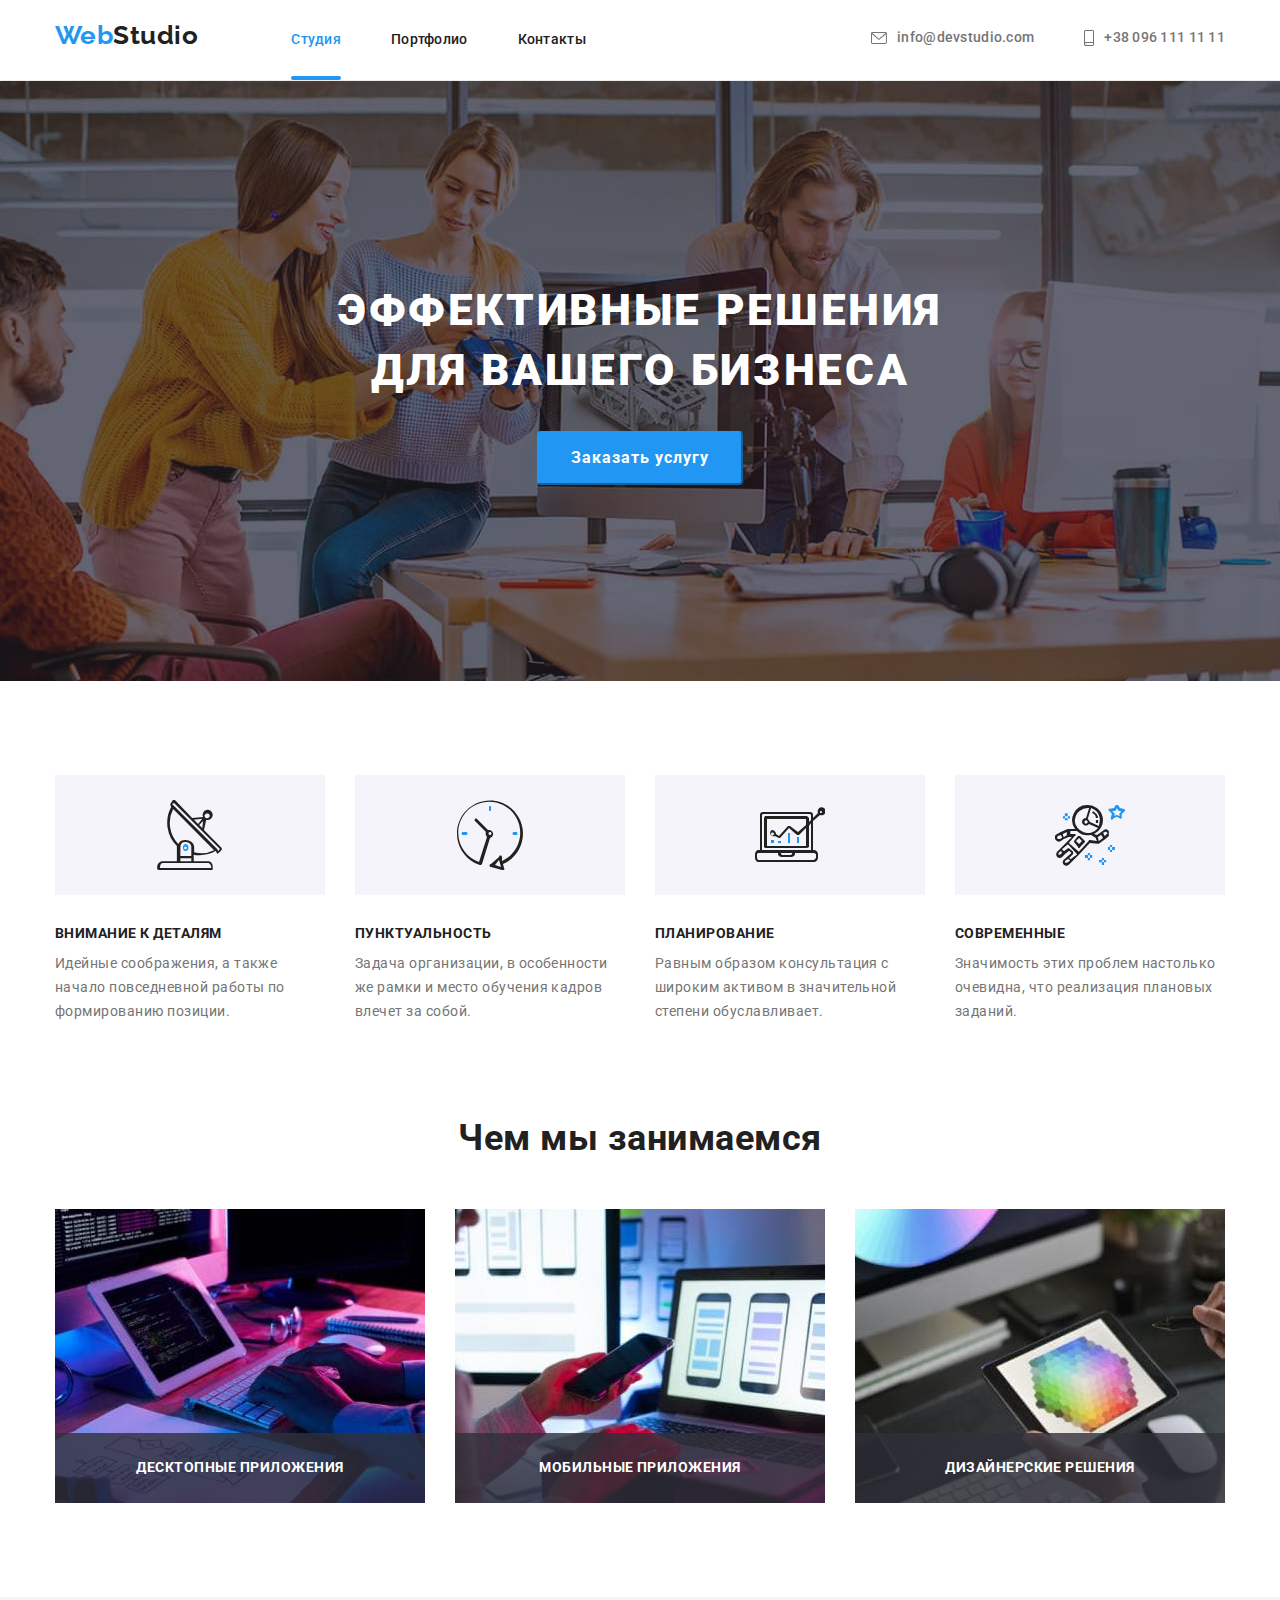
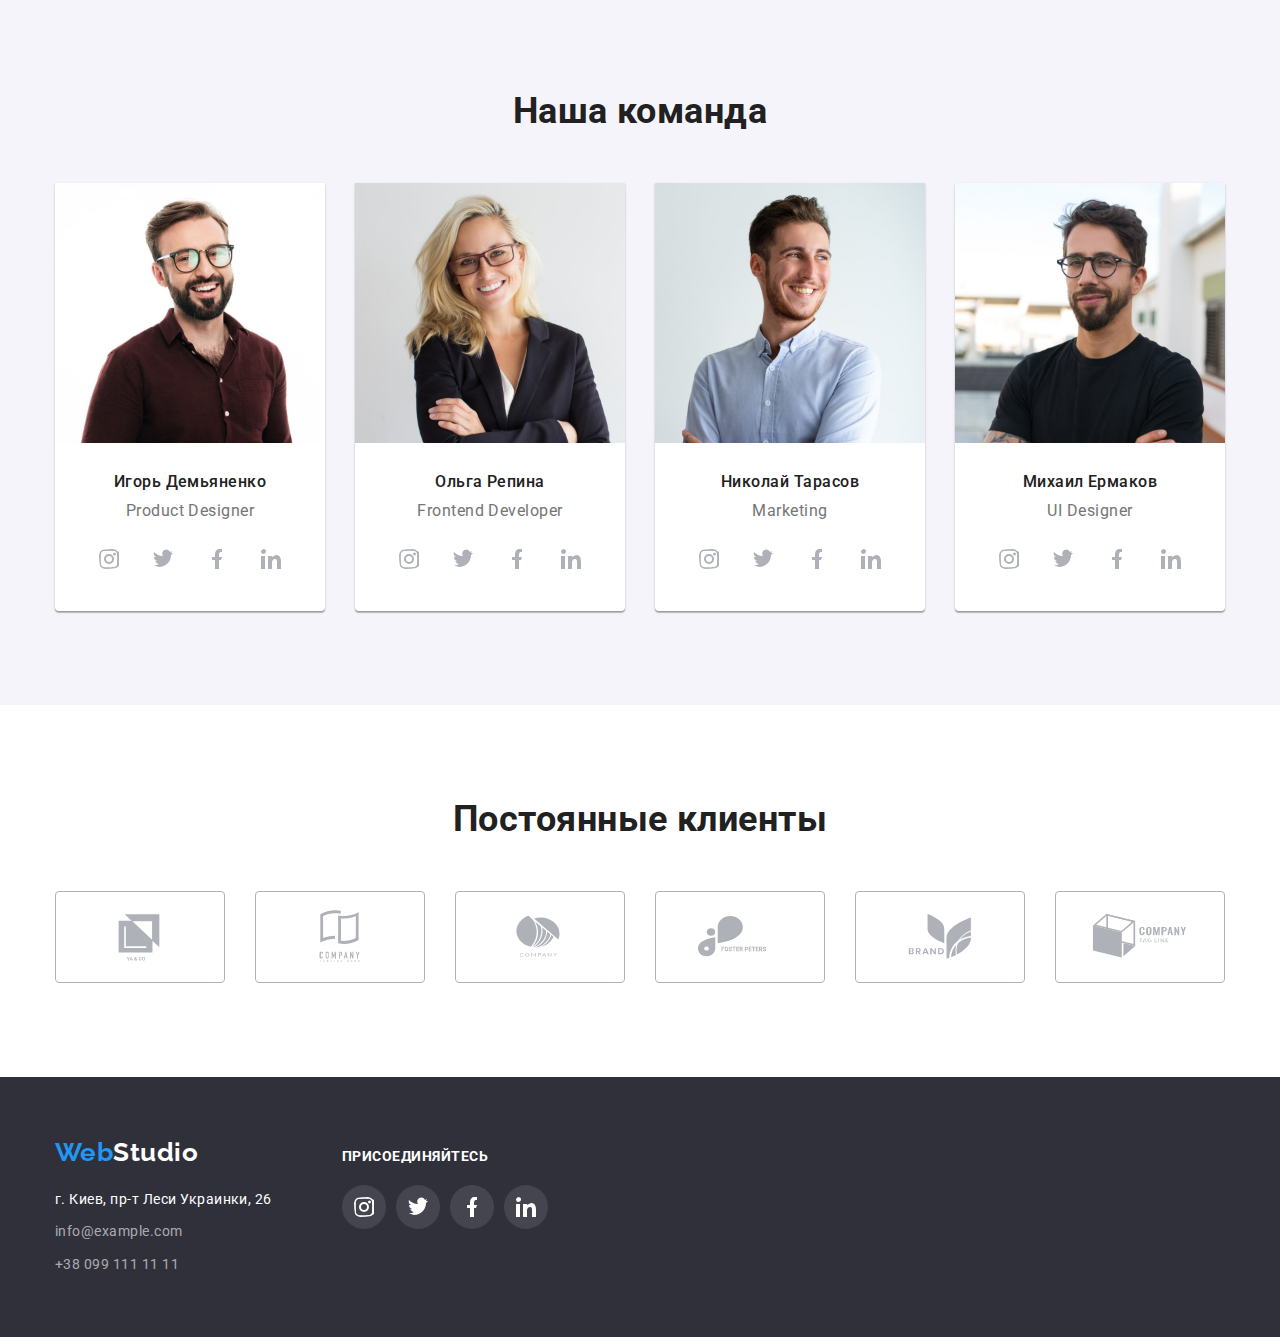
==== index.html @ a10d7347 "start" ====
<!DOCTYPE html>
<html lang="ru">
  <head>
    <meta charset="UTF-8" />
    <meta http-equiv="X-UA-Compatible" content="IE=edge" />
    <meta name="viewport" content="width=device-width, initial-scale=1.0" />
    <title>Document</title>
    <link
      href="https://fonts.googleapis.com/css2?family=Raleway:wght@700&family=Roboto:wght@400;500;700;900&display=swap"
      rel="stylesheet"
    />
    <link
      rel="stylesheet"
      href="https://cdnjs.cloudflare.com/ajax/libs/modern-normalize/1.1.0/modern-normalize.min.css"
    />
    <link rel="stylesheet" href="./css/styles.css" />
  </head>
  <body>
    <header class="page-header">
      <div class="container box">
        <nav class="box">
          <a class="header-logo" href=""><span class="logo-blue">Web</span>Studio</a>
          <ul class="header-nav-list box">
            <li class="header-nav-list-item">
              <a href="./index.html" class="nav-link-current">Студия</a>
            </li>
            <li class="header-nav-list-item">
              <a href="./portfolio.html" class="nav-link">Портфолио</a>
            </li>
            <li class="header-nav-list-item"><a href="" class="nav-link">Контакты</a></li>
          </ul>
        </nav>
        <ul class="header-list">
          <li class="header-list-item">
            <a class="header-contact" href="mailto:info@devstudio.com">
              <svg class="header-contact-envelope">
                <use class="" href="./images/symbol-defs.svg#icon-envelope"></use></svg
              >info@devstudio.com</a
            >
          </li>
          <li class="header-list-item">
            <a class="header-contact" href="tel:+380961111111">
              <svg class="header-contact-smartphone">
                <use class="" href="./images/symbol-defs.svg#icon-smartphone"></use></svg
              >+38 096 111 11 11</a
            >
          </li>
        </ul>
      </div>
    </header>
    <main>
      <section class="hero">
        <div class="container">
          <h1 class="hero-title">Эффективные решения для вашего бизнеса</h1>
          <button data-modal-open type="button" class="button-studio">Заказать услугу</button>
        </div>
      </section>
      <!--Перша секція лозунги-->
      <section class="section features-section">
        <div class="container">
          <ul class="features-list">
            <li class="features-list-item">
              <div class="features-svg-item">
                <svg class="features-svg-icon">
                  <use class="" href="./images/symbol-defs.svg#icon-antenna"></use>
                </svg>
              </div>
              <h3 class="features-title">Внимание к деталям</h3>
              <p class="features-text">
                Идейные соображения, а также начало повседневной работы по формированию позиции.
              </p>
            </li>
            <li class="features-list-item">
              <div class="features-svg-item">
                <svg class="features-svg-icon">
                  <use class="" href="./images/symbol-defs.svg#icon-clock"></use>
                </svg>
              </div>
              <h3 class="features-title">Пунктуальность</h3>
              <p class="features-text">
                Задача организации, в особенности же рамки и место обучения кадров влечет за собой.
              </p>
            </li>
            <li class="features-list-item">
              <div class="features-svg-item">
                <svg class="features-svg-icon">
                  <use class="" href="./images/symbol-defs.svg#icon-diagram"></use>
                </svg>
              </div>
              <h3 class="features-title">Планирование</h3>
              <p class="features-text">
                Равным образом консультация с широким активом в значительной степени обуславливает.
              </p>
            </li>
            <li class="features-list-item">
              <div class="features-svg-item">
                <svg class="features-svg-icon">
                  <use class="" href="./images/symbol-defs.svg#icon-astronaut"></use>
                </svg>
              </div>
              <h3 class="features-title">Современные</h3>
              <p class="features-text">
                Значимость этих проблем настолько очевидна, что реализация плановых заданий.
              </p>
            </li>
          </ul>
        </div>
      </section>
      <!-- Друга секція Робота -->
      <section class="section">
        <div class="container">
          <h2 class="work-title">Чем мы занимаемся</h2>
          <ul class="work-list">
            <li class="work-list-item">
              <div class="work-list-img">
                <p class="work-list-text">Десктопные приложения</p>
                <img src="./images/activity/box1.jpg" alt="activity1" />
              </div>
            </li>
            <li class="work-list-item">
              <div class="work-list-img">
                <p class="work-list-text">Мобильные приложения</p>
                <img src="./images/activity/box2.jpg" alt="activity2" />
              </div>
            </li>
            <li class="work-list-item">
              <div class="work-list-img">
                <p class="work-list-text">Дизайнерские решения</p>
                <img src="./images/activity/box3.jpg" alt="activity3" />
              </div>
            </li>
          </ul>
        </div>
      </section>
      <!-- Третя секція існуюча команда-->
      <section class="team-section section">
        <div class="container">
          <h2 class="team-title">Наша команда</h2>
          <ul class="team-list">
            <li class="team-member">
              <img src="./images/team/igor.jpg" alt="teammate1" width="270" />
              <div class="team-member-box">
                <h3 class="team-member-name">Игорь Демьяненко</h3>
                <p class="team-position">Product Designer</p>
                <ul class="team-contact-list">
                  <li class="contact-list-item">
                    <a class="contact-link" href="">
                      <svg width="20" height="20">
                        <use class="" href="./images/symbol-defs.svg#icon-instagram"></use>
                      </svg>
                    </a>
                  </li>
                  <li class="contact-list-item">
                    <a class="contact-link" href="">
                      <svg width="20" height="20">
                        <use class="" href="./images/symbol-defs.svg#icon-twitter"></use>
                      </svg>
                    </a>
                  </li>
                  <li class="contact-list-item">
                    <a class="contact-link" href="">
                      <svg width="20" height="20">
                        <use class="" href="./images/symbol-defs.svg#icon-facebook"></use>
                      </svg>
                    </a>
                  </li>
                  <li class="contact-list-item">
                    <a class="contact-link" href="">
                      <svg width="20" height="20">
                        <use class="" href="./images/symbol-defs.svg#icon-linkedin"></use>
                      </svg>
                    </a>
                  </li>
                </ul>
              </div>
            </li>
            <li class="team-member">
              <img src="./images/team/olga.jpg" alt="teammate2" width="270" />
              <div class="team-member-box">
                <h3 class="team-member-name">Ольга Репина</h3>
                <p class="team-position">Frontend Developer</p>
                <ul class="team-contact-list">
                  <li class="contact-list-item">
                    <a class="contact-link" href="">
                      <svg width="20" height="20">
                        <use class="" href="./images/symbol-defs.svg#icon-instagram"></use>
                      </svg>
                    </a>
                  </li>
                  <li class="contact-list-item">
                    <a class="contact-link" href="">
                      <svg width="20" height="20">
                        <use class="" href="./images/symbol-defs.svg#icon-twitter"></use>
                      </svg>
                    </a>
                  </li>
                  <li class="contact-list-item">
                    <a class="contact-link" href="">
                      <svg width="20" height="20">
                        <use class="" href="./images/symbol-defs.svg#icon-facebook"></use>
                      </svg>
                    </a>
                  </li>
                  <li class="contact-list-item">
                    <a class="contact-link" href="">
                      <svg width="20" height="20">
                        <use class="" href="./images/symbol-defs.svg#icon-linkedin"></use>
                      </svg>
                    </a>
                  </li>
                </ul>
              </div>
            </li>
            <li class="team-member">
              <img src="./images/team/nikolay.jpg" alt="teammate3" width="270" />
              <div class="team-member-box">
                <h3 class="team-member-name">Николай Тарасов</h3>
                <p class="team-position">Marketing</p>
                <ul class="team-contact-list">
                  <li class="contact-list-item">
                    <a class="contact-link" href="">
                      <svg width="20" height="20">
                        <use class="" href="./images/symbol-defs.svg#icon-instagram"></use>
                      </svg>
                    </a>
                  </li>
                  <li class="contact-list-item">
                    <a class="contact-link" href="">
                      <svg width="20" height="20">
                        <use class="" href="./images/symbol-defs.svg#icon-twitter"></use>
                      </svg>
                    </a>
                  </li>
                  <li class="contact-list-item">
                    <a class="contact-link" href="">
                      <svg width="20" height="20">
                        <use class="" href="./images/symbol-defs.svg#icon-facebook"></use>
                      </svg>
                    </a>
                  </li>
                  <li class="contact-list-item">
                    <a class="contact-link" href="">
                      <svg width="20" height="20">
                        <use class="" href="./images/symbol-defs.svg#icon-linkedin"></use>
                      </svg>
                    </a>
                  </li>
                </ul>
              </div>
            </li>
            <li class="team-member">
              <img src="./images/team/mikhail.jpg" alt="teammate4" width="270" />
              <div class="team-member-box">
                <h3 class="team-member-name">Михаил Ермаков</h3>
                <p class="team-position">UI Designer</p>
                <ul class="team-contact-list">
                  <li class="contact-list-item">
                    <a class="contact-link" href="">
                      <svg width="20" height="20">
                        <use class="" href="./images/symbol-defs.svg#icon-instagram"></use>
                      </svg>
                    </a>
                  </li>
                  <li class="contact-list-item">
                    <a class="contact-link" href="">
                      <svg width="20" height="20">
                        <use class="" href="./images/symbol-defs.svg#icon-twitter"></use>
                      </svg>
                    </a>
                  </li>
                  <li class="contact-list-item">
                    <a class="contact-link" href="">
                      <svg width="20" height="20">
                        <use class="" href="./images/symbol-defs.svg#icon-facebook"></use>
                      </svg>
                    </a>
                  </li>
                  <li class="contact-list-item">
                    <a class="contact-link" href="">
                      <svg width="20" height="20">
                        <use class="" href="./images/symbol-defs.svg#icon-linkedin"></use>
                      </svg>
                    </a>
                  </li>
                </ul>
              </div>
            </li>
          </ul>
        </div>
      </section>
      <!-- Клієнти -->
      <section class="section">
        <div class="container">
          <h2 class="clients-title">Постоянные клиенты</h2>
          <ul class="client-list">
            <li class="client-list-item">
              <a class="client-link" href="">
                <svg width="106" height="60" class="client-link-icon">
                  <use class="" href="./images/symbol-defs.svg#icon-logo1"></use>
                </svg>
              </a>
            </li>
            <li class="client-list-item">
              <a class="client-link" href="">
                <svg width="106" height="60">
                  <use class="" href="./images/symbol-defs.svg#icon-logo2"></use>
                </svg>
              </a>
            </li>
            <li class="client-list-item">
              <a class="client-link" href="">
                <svg width="106" height="60">
                  <use class="" href="./images/symbol-defs.svg#icon-logo3"></use>
                </svg>
              </a>
            </li>
            <li class="client-list-item">
              <a class="client-link" href="">
                <svg width="106" height="60">
                  <use class="" href="./images/symbol-defs.svg#icon-logo4"></use>
                </svg>
              </a>
            </li>
            <li class="client-list-item">
              <a class="client-link" href="">
                <svg width="106" height="60">
                  <use class="" href="./images/symbol-defs.svg#icon-logo5"></use>
                </svg>
              </a>
            </li>
            <li class="client-list-item">
              <a class="client-link" href="">
                <svg width="106" height="60">
                  <use class="" href="./images/symbol-defs.svg#icon-logo6"></use>
                </svg>
              </a>
            </li>
          </ul>
        </div>
      </section>
    </main>
    <footer class="footer">
      <div class="container box">
        <div>
          <a class="footer-logo" href=""><span class="logo-blue">Web</span>Studio</a>
          <address class="footer-adress">
            <p>г. Киев, пр-т Леси Украинки, 26</p>
            <ul class="footer-list">
              <li class="footer-list-item">
                <a href="mailto:info@example.com" class="footer-adress-contact">info@example.com</a>
              </li>
              <li class="footer-list-item">
                <a href="tel:+380991111111" class="footer-adress-contact">+38 099 111 11 11</a>
              </li>
            </ul>
          </address>
        </div>
        <div class="footer-join-box">
          <p class="footer-join-text">Присоединяйтесь</p>
          <ul class="join-list">
            <li class="join-list-item">
              <a class="join-link" href="">
                <svg width="20" height="20">
                  <use class="" href="./images/symbol-defs.svg#icon-instagram"></use>
                </svg>
              </a>
            </li>
            <li class="join-list-item">
              <a class="join-link" href="">
                <svg width="20" height="20">
                  <use class="" href="./images/symbol-defs.svg#icon-twitter"></use>
                </svg>
              </a>
            </li>
            <li class="join-list-item">
              <a class="join-link" href="">
                <svg width="20" height="20">
                  <use class="" href="./images/symbol-defs.svg#icon-facebook"></use>
                </svg>
              </a>
            </li>
            <li class="join-list-item">
              <a class="join-link" href="">
                <svg width="20" height="20">
                  <use class="" href="./images/symbol-defs.svg#icon-linkedin"></use>
                </svg>
              </a>
            </li>
          </ul>
        </div>
      </div>
    </footer>
    <div class="backdrop is-hidden" data-modal>
      <div class="modal">
        <button class="modal-close-button" data-modal-close>
          <svg width="11" height="11">
            <use href="./images/symbol-defs.svg#icon-cross"></use>
          </svg>
        </button>
      </div>
    </div>
    <script src="./js/modal.js"></script>
  </body>
</html>
---- css/styles.css ----
:root{
    --primary-text-color: #212121;
    --secondary-text-color: #757575;
    --accent-color: #2196F3;
    --negative-color: #fff;
    --dark-background: #2F303A;
    --footer-opacity: rgba(255, 255, 255, 0.6);
    --light-background: #f5f4fa;
    --svg-icon: #AFB1B8;
}

/* global */

h1,
h2,
h3,
p{
    margin: 0;
}

ul,
li {
    margin: 0;
    padding: 0;
    list-style: none;
}

button {
    cursor: pointer;
}

img{
    display: block;
    max-width: 100%;
    height: auto;
}

body {
    font-family: Roboto, sans-serif;
    letter-spacing: 0.03em;
      
    background-color: var(--negative-color);
    color: var(--primary-text-color);
}

.container{
    margin: 0 auto;
    width: 1200px;
    padding: 0 15px;
}

.box{
    display: flex;
    align-items: baseline;
}

.section{
    padding-top: 94px;
    padding-bottom: 94px;
}

/* header */

.page-header{
    border-bottom: 1px solid #ececec;
}

.header-list {
    display: flex;
}

.header-logo{
    display: flex;
    align-items: center;
}

.header-logo,
.footer-logo {
    font-family: 'Raleway';
    font-weight: 700;
    font-size: 26px;
    line-height: 1.19;
    color: var(--primary-text-color);
    text-decoration: none;    
}

.logo-blue {
    color: var(--accent-color);
}

.header-nav-list {
    margin-left: 93px;
}

.nav-link,
.nav-link-current {
    display: block;
    padding-top: 32px;
    padding-bottom: 32px;

    font-weight: 500;
    font-size: 14px;
    line-height: 1.14;
    letter-spacing: 0.02em;
    color: var(--primary-text-color);
    text-decoration: none;

    transition-property: color;
    transition-duration: 250ms;
    transition-timing-function: cubic-bezier(0.4, 0, 0.2, 1);
}

.nav-link-current{
    position: relative;
    
}

.nav-link-current::after{
    position: absolute;
    bottom: 0;
    left: 0;
    content: "";
    width: 100%;
    background-color: currentColor;
    border: 2px solid currentColor;
    border-radius: 4px;
}

.header-list{   
    margin-left: auto;
}

.header-list-item{
    display: flex;
}

.header-list-item:not(:first-child),
.header-nav-list-item:not(:first-child){
    margin-left: 50px;
}

.header-contact {
    display: flex;
    align-items: center;

    font-weight: 500;
    font-size: 14px;
    line-height: 1.14;
    letter-spacing: 0.02em;
    color: var(--secondary-text-color);
    text-decoration: none;
    transition-property: color;
    transition-duration: 250ms;
    transition-timing-function: cubic-bezier(0.4, 0, 0.2, 1);
}

.header-contact-envelope{
    margin-right: 10px;
    fill: currentColor;
    width: 16px;
    height: 12px;
}

.header-contact-smartphone{
    margin-right: 10px;
    fill: currentColor;
    width: 10px;
    height: 16px;
}

.nav-link:hover, 
.nav-link:focus,
.header-contact:hover,
.header-contact:focus,
.header-list-item:hover,
.nav-link-current{
    color: var(--accent-color);
}

/*hero*/

.hero{
    max-width: 1600px;
    height: 600px;
    margin-left: auto;
    margin-right: auto;
    background-image: linear-gradient(to right, rgba(47, 48, 58, 0.4),
                                                rgba(47, 48, 58, 0.4)),
                                url(../images/hero/background-hero.jpg);
    background-size: cover;
    background-position: center;
    padding-top: 200px;
    padding-bottom: 200px;
    text-align: center;

    background-color: var(--dark-background);
}

.hero-title{
    margin: auto;
    max-width: 696px;

    font-weight: 900;
    font-size: 44px;
    line-height: 1.36;
    letter-spacing: 0.06em;
    text-transform: uppercase;
    color: var(--negative-color)
}

.button-studio{
    padding: 10px 32px;
    margin-top: 30px;
    border-radius: 4px;
    border-color: var(--accent-color);

    font-weight: 700;
    font-size: 16px;
    line-height: 1.87;
    letter-spacing: 0.06em;
    color: var(--negative-color);
    background-color: var(--accent-color);
    transition-property: background-color, border-color;
    transition-duration: 250ms;
    transition-timing-function: cubic-bezier(0.4, 0, 0.2, 1);
}

.button-studio:hover,
.button-studio:focus{
    background-color: #188CE8;
    border-color: #188CE8;
}

/* section лозунги */

.features-section{
    padding-bottom: 0;
}

.features-list{
    display: flex;
}

.features-list-item{
    max-width: 270px;
}

.features-svg-item {
    display: flex;
    align-items: center;
    justify-content: center;
    width: 270px;
    height: 120px;

    background-color: var(--light-background);
}

.features-svg-icon {
    width: 70px;
    height: 70px;
}

.features-title{
    margin-top: 30px;
}

.features-list-item:not(:first-child),
.features-svg-item:not(:first-child){
    margin-left: 30px;
}

.features-title{
    font-weight: 700;
    font-size: 14px;
    line-height: 1.2;
    text-transform: uppercase;
}

.features-text{
    margin-top: 10px;
    
    font-size: 14px;
    line-height: 1.71;
    color: var(--secondary-text-color);
}

/* section зайняття */

.work-list{
    display: flex;
}

.work-list,
.team-list{
    margin-top: 50px;
}

.work-title,
.team-title,
.clients-title{
    text-align: center;

    font-weight: 700;
    font-size: 36px;
    line-height: 1.16;
}

.work-list-item:not(:first-child){
    margin-left: 30px;
}

.work-list-img{
    position: relative;
    display: flex;
}

.work-list-text{
    display: flex;
    justify-content: center;
    align-items: center;
    
    /* padding-top: 27px; */
    /* text-align: center; */
    position: absolute;
    left: 0;
    bottom: 0;
    width: 100%;
    height: 70px;


    font-weight: 700;
    font-size: 14px;
    line-height: 1.14;
    color: var(--negative-color);
    text-transform: uppercase;

    background-color: rgba(47, 48, 58, 0.8);;
}


/* section команда */

.team-section{
    background-color: var(--light-background) ;
}


.team-list{
    display: flex;
}

.team-member{
    width: 270px;
    margin-left: 30px;

    box-shadow: 0px 1px 3px rgba(0, 0, 0, 0.12),
                0px 1px 1px rgba(0, 0, 0, 0.14),
                0px 2px 1px rgba(0, 0, 0, 0.2);
    border-radius: 0px 0px 4px 4px;
    background-color: var(--negative-color);
}

.team-member:nth-child(4n+1){
    margin-left: 0px;
}

.team-member-box{
    text-align: center;
    padding-top: 30px;
    padding-bottom: 30px;
}

.team-member-name{
    font-weight: 500;
    font-size: 16px;
    line-height: 1.18;
}

.team-position{
    margin-top: 10px;

    font-size: 16px;
    line-height: 1.18;
    color: var(--secondary-text-color);
}

.team-contact-list{
    display: flex;
    justify-content: center;
    margin-top: 16px;
}

.contact-list-item:not(:first-child){
    margin-left: 10px;
}

.contact-link {
    display: flex;
    justify-content: center;
    align-items: center;
    width: 44px;
    height: 44px;
    border-radius: 50%;
    fill: var(--svg-icon);
    transition-property: background, fill;
    transition-duration: 250ms;
    transition-timing-function: cubic-bezier(0.4, 0, 0.2, 1);
}


.contact-link svg{
    color: currentColor;
}

.contact-link:hover,
.contact-link:focus{
    fill: var(--negative-color);
    background: var(--accent-color);
}

/* clients */

.client-list{
    display: flex;
    margin-top: 50px;
}

.client-list-item{
    width: 170px;
    height: 92px;
}

.client-list-item:not(:first-child){
    margin-left: 30px;
}

.client-link{
    display: flex;
    justify-content: center;
    align-items: center;
    width: 170px;
    height: 92px;
    
    border: 1px solid var(--svg-icon);
    border-radius: 4px;

    color: var(--svg-icon);

    transition-property: border-color, color;
    transition-duration: 250ms;
    transition-timing-function: cubic-bezier(0.4, 0, 0.2, 1);
}

.client-link svg {
    fill: currentColor;
}

.client-link:hover,
.client-link:focus{
    border-color: var(--accent-color);
    color: var(--accent-color);
}

/* portfolio */

.portfolio-buttons-list{
    display: flex;
    justify-content: center;
}

.button-portfolio {
    padding: 6px 22px;
    border: transparent;
    border-radius: 4px;
    
    font-weight: 500;
    font-size: 16px;
    line-height: 1.62;
    color: var(--primary-text-color);
    background-color: var(--light-background);

    transition-property: box-shadow, color, background-color;
    transition-duration: 250ms;
    transition-timing-function: cubic-bezier(0.4, 0, 0.2, 1);
}

.button-portfolio:hover,
.button-portfolio:focus {
    box-shadow: 0px 3px 1px rgba(0, 0, 0, 0.1),
                0px 1px 2px rgba(0, 0, 0, 0.08),
                0px 2px 2px rgba(0, 0, 0, 0.12);
    color: var(--negative-color);
    background-color: var(--accent-color);
}

.portfolio-buttons-item:not(:first-child){
    margin-left: 8px;
}

.portfolio-list{
    display: flex;
    flex-wrap: wrap;
    margin-top: 50px;
}

.portfolio-list-item{
    max-width: 370px;
    margin-left: 30px;
    margin-top: 30px;
}

.portfolio-list-item:nth-child(3n+1){
    margin-left: 0px;
}

.portfolio-list-item:nth-child(-n + 3){
    margin-top: 0px;
}
.portfolio-list-border-box{
    padding: 24px 20px;
    border: 1px solid #EEEEEE;
    border-top: transparent;
}

.portfolio-link {
    display: block;
    text-decoration-line: none;

    transition-property: box-shadow;
    transition-duration: 250ms;
}

.portfolio-link-img {
    position: relative;
    overflow: hidden;
}

.portfolio-link-overlay{
    position: absolute;
    width: 100%;
    height: 101%;
    padding: 63px 24px;

    font-size: 18px;
    line-height: 1.55;
    color: var(--negative-color);
    background-color: rgba(33, 150, 243, 0.9);

    transform: translateY(100%);
    transition-property: transform;
    transition-duration: 250ms;
    transition-timing-function: cubic-bezier(0.4, 0, 0.2, 1);
}

.portfolio-link:hover .portfolio-link-overlay,
.portfolio-link:focus .portfolio-link-overlay{
    transform: translateY(0%);
}

.portfolio-link:hover,
.portfolio-link:focus {
    box-shadow: 0px 1px 1px rgba(0, 0, 0, 0.12),
                0px 4px 4px rgba(0, 0, 0, 0.06),
                1px 4px 6px rgba(0, 0, 0, 0.16);
}

.portfolio-title{
    font-weight: 700;
    font-size: 18px;
    line-height: 2;
    color: var(--primary-text-color);
}

.portfolio-text{
    margin-top: 4px;

    font-size: 16px;
    line-height: 1.87;
    color: var(--secondary-text-color);
}

/* footer */

.footer{
    padding: 60px 0;
    background-color: var(--dark-background);
}

.footer-box{
    align-items: baseline;  
}

.footer-logo{
    display: block;

    color: var(--negative-color);
    text-decoration: none;
}

.footer-adress{
    margin-top: 20px;

    font-size: 14px;
    line-height: 1.71;
    font-style: normal;
    color: var(--negative-color);

}

.footer-list{
    margin-top: 9px;
}

.footer-list-item{
    display: block;
}

.footer-list-item:not(:first-child){
    margin-top: 9px;
}

.footer-adress-contact{
    color: var(--footer-opacity);
    text-decoration: none;
    font-style: normal;

    transition-property: color;
    transition-duration: 250ms;
    transition-timing-function: cubic-bezier(0.4, 0, 0.2, 1);
}

.footer-adress-contact:hover,
.footer-adress-contact:active {
    color: var(--accent-color)
}

.footer-join-box{
    margin-left: 70px;
}

.footer-join-text{
    font-weight: 700;
    font-size: 14px;
    line-height: 1.14;
    text-transform: uppercase;

    color: var(--negative-color);
}

.join-list{
    margin-top: 20px;
    display: flex;
}

.join-list-item:not(:first-child){
    margin-left: 10px;
}

.join-link{
    display: flex;
    justify-content: center;
    align-items: center;
    width: 44px;
    height: 44px;
    border-radius: 50%;

    background-color: rgba(255, 255, 255, 10%);
    transition-property: background-color ;
    transition-duration: 250ms;
    transition-timing-function: cubic-bezier(0.4, 0, 0.2, 1);
}

.join-link:hover,
.join-link:focus{
    background-color: var(--accent-color);
}

.join-link svg{
    fill: var(--negative-color);
}

/* Backdrop */

.backdrop {
    position: fixed;
    top: 0;
    left: 0;
    width: 100%;
    height: 100%;
    background-color: rgba(0, 0, 0, 0.5);

    opacity: 1;
    transition-property: opacity, visibility;
    transition-duration: 250ms;
    transition-timing-function: cubic-bezier(0.4, 0, 0.2, 1);    
}

.backdrop.is-hidden {
    visibility: hidden;
    pointer-events: none;
    opacity: 0;
}

.backdrop.is-hidden .modal{
    transform: translate(-50%, -50%) scale(1.3);
}

.modal {
    position: absolute;
    top: 50%;
    left: 50%;
    transform: translate(-50%, -50%) scale(1);
    min-width: 528px;
    min-height: 581px;

    background-color: var(--negative-color);
    transition: transform 250ms cubic-bezier(0.4, 0, 0.2, 1);
}

.modal-close-button {
    position: absolute;
    right: 8px;
    top: 8px;
    display: flex;
    justify-content: center;
    align-items: center;
    width: 30px;
    height: 30px;

    border-radius: 50%;
    border: 1px solid rgba(0, 0, 0, 0.1);
    background: var(--negative-color);
    transition: box-shadow 250ms cubic-bezier(0.4, 0, 0.2, 1);
}

.modal-close-button:hover {
    fill: var(--accent-color);
}
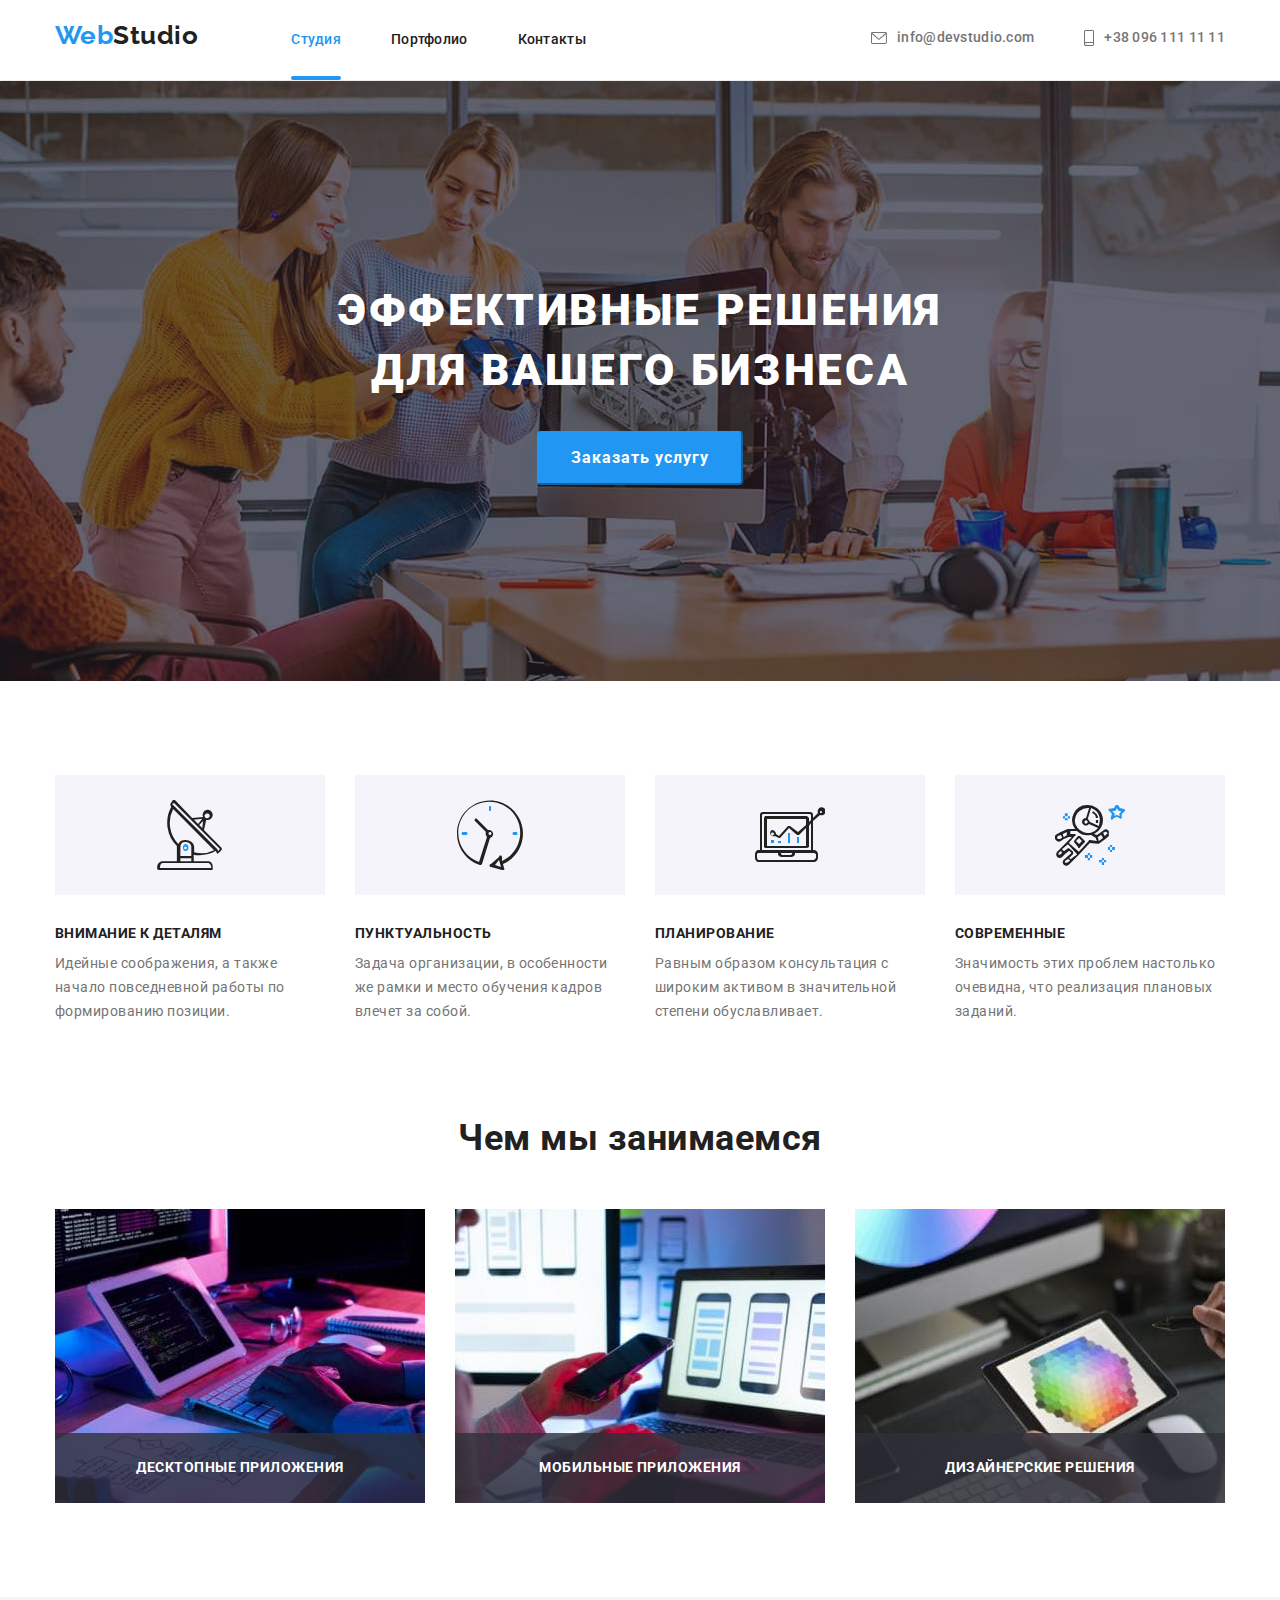
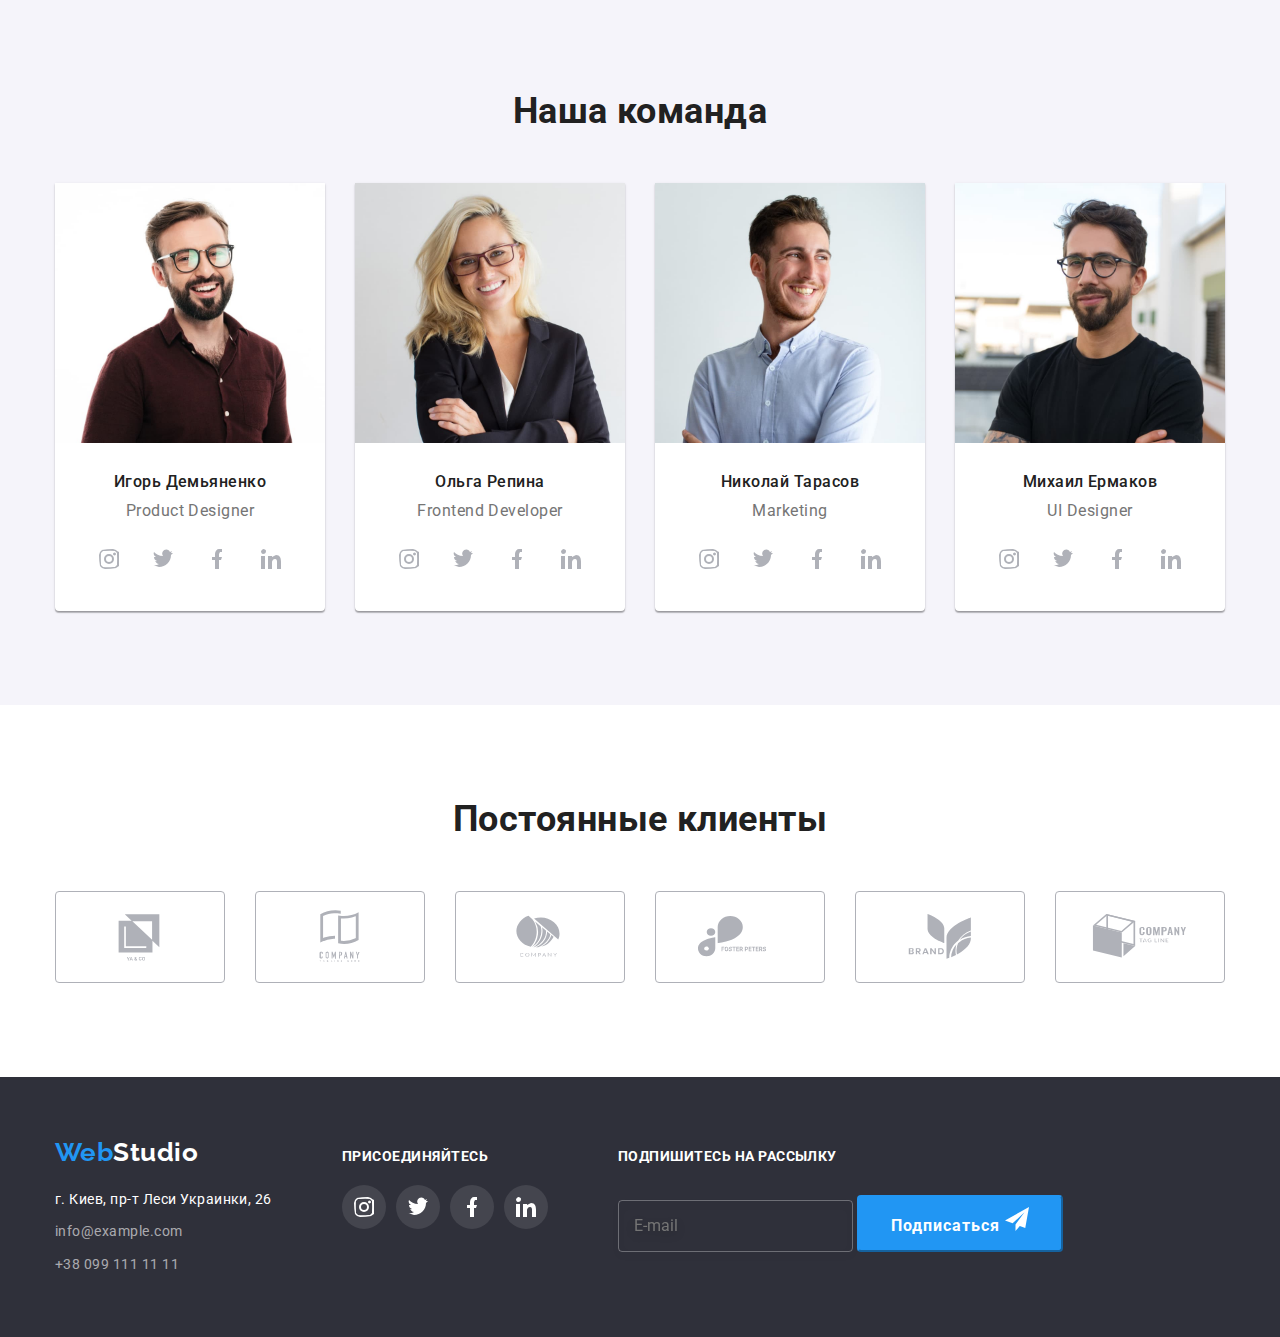
==== commit ab73cb21: "ee" ====
--- a/index.html
+++ b/index.html
@@ -388,10 +388,39 @@
             </li>
           </ul>
         </div>
+        <div class="footer-join-box">
+          <p class="footer-join-text">Подпишитесь на рассылку</p>
+          <div>
+            <input class="input-footer" type="email" name="mail" placeholder="E-mail" />
+            <button class="button-studio" type="submit" id="mail">
+              Подписаться
+              <svg width="24" height="24">
+                <use href="./images/symbol-defs.svg#icon-send"></use>
+              </svg>
+            </button>
+          </div>
+        </div>
       </div>
     </footer>
     <div class="backdrop is-hidden" data-modal>
       <div class="modal">
+        <p>Оставьте свои данные, мы вам перезвоним</p>
+        <form action="">
+          <label for="name">Имя</label>
+          <input type="text" name="name" id="name" />
+          <label for="tel">Телефон</label>
+          <input type="tel" name="tel" id="tel" />
+          <label for="email">Почта</label>
+          <input type="email" name="email" id="email" />
+          <label for="feedback">Комментарий</label>
+          <textarea name="feedback" rows="3" placeholder="Введите текст"></textarea>
+          <input type="chekbox" name="mailing" id="mailing" />
+          <label for="mailing"
+            >Соглашаюсь с рассылкой и принимаю
+            <a href="">Условия договора</a>
+          </label>
+          <button type="submit">Отправить</button>
+        </form>
         <button class="modal-close-button" data-modal-close>
           <svg width="11" height="11">
             <use href="./images/symbol-defs.svg#icon-cross"></use>
--- a/css/styles.css
+++ b/css/styles.css
@@ -149,9 +149,7 @@
     letter-spacing: 0.02em;
     color: var(--secondary-text-color);
     text-decoration: none;
-    transition-property: color;
-    transition-duration: 250ms;
-    transition-timing-function: cubic-bezier(0.4, 0, 0.2, 1);
+    transition: color 250ms cubic-bezier(0.4, 0, 0.2, 1);
 }
 
 .header-contact-envelope{
@@ -209,6 +207,9 @@
 }
 
 .button-studio{
+    /* display: flex; */
+    align-items: center;
+    justify-content: center;
     padding: 10px 32px;
     margin-top: 30px;
     border-radius: 4px;
@@ -547,9 +548,7 @@
     background-color: rgba(33, 150, 243, 0.9);
 
     transform: translateY(100%);
-    transition-property: transform;
-    transition-duration: 250ms;
-    transition-timing-function: cubic-bezier(0.4, 0, 0.2, 1);
+    transition: transform 250ms cubic-bezier(0.4, 0, 0.2, 1);
 }
 
 .portfolio-link:hover .portfolio-link-overlay,
@@ -623,10 +622,7 @@
     color: var(--footer-opacity);
     text-decoration: none;
     font-style: normal;
-
-    transition-property: color;
-    transition-duration: 250ms;
-    transition-timing-function: cubic-bezier(0.4, 0, 0.2, 1);
+    transition: color 250ms cubic-bezier(0.4, 0, 0.2, 1);
 }
 
 .footer-adress-contact:hover,
@@ -665,9 +661,7 @@
     border-radius: 50%;
 
     background-color: rgba(255, 255, 255, 10%);
-    transition-property: background-color ;
-    transition-duration: 250ms;
-    transition-timing-function: cubic-bezier(0.4, 0, 0.2, 1);
+    transition: background-color 250ms cubic-bezier(0.4, 0, 0.2, 1);
 }
 
 .join-link:hover,
@@ -677,6 +671,20 @@
 
 .join-link svg{
     fill: var(--negative-color);
+}
+
+.button-studio svg{
+    fill: currentColor;
+}
+
+.input-footer{
+    color: var(--negative-color);
+    padding: 16px 15px;
+
+    background: none;
+    border: 1px solid rgba(255, 255, 255, 0.3);
+    filter: drop-shadow(0px 4px 4px rgba(0, 0, 0, 0.15));
+    border-radius: 4px;
 }
 
 /* Backdrop */
@@ -712,6 +720,10 @@
     transform: translate(-50%, -50%) scale(1);
     min-width: 528px;
     min-height: 581px;
+    box-shadow: 0px 1px 3px rgba(0, 0, 0, 0.12),
+                0px 1px 1px rgba(0, 0, 0, 0.14),
+                0px 2px 1px rgba(0, 0, 0, 0.2);
+    border-radius: 4px;
 
     background-color: var(--negative-color);
     transition: transform 250ms cubic-bezier(0.4, 0, 0.2, 1);
@@ -733,6 +745,6 @@
     transition: box-shadow 250ms cubic-bezier(0.4, 0, 0.2, 1);
 }
 
-.modal-close-button:hover {
-    fill: var(--accent-color);
+.block{
+    display: block;
 }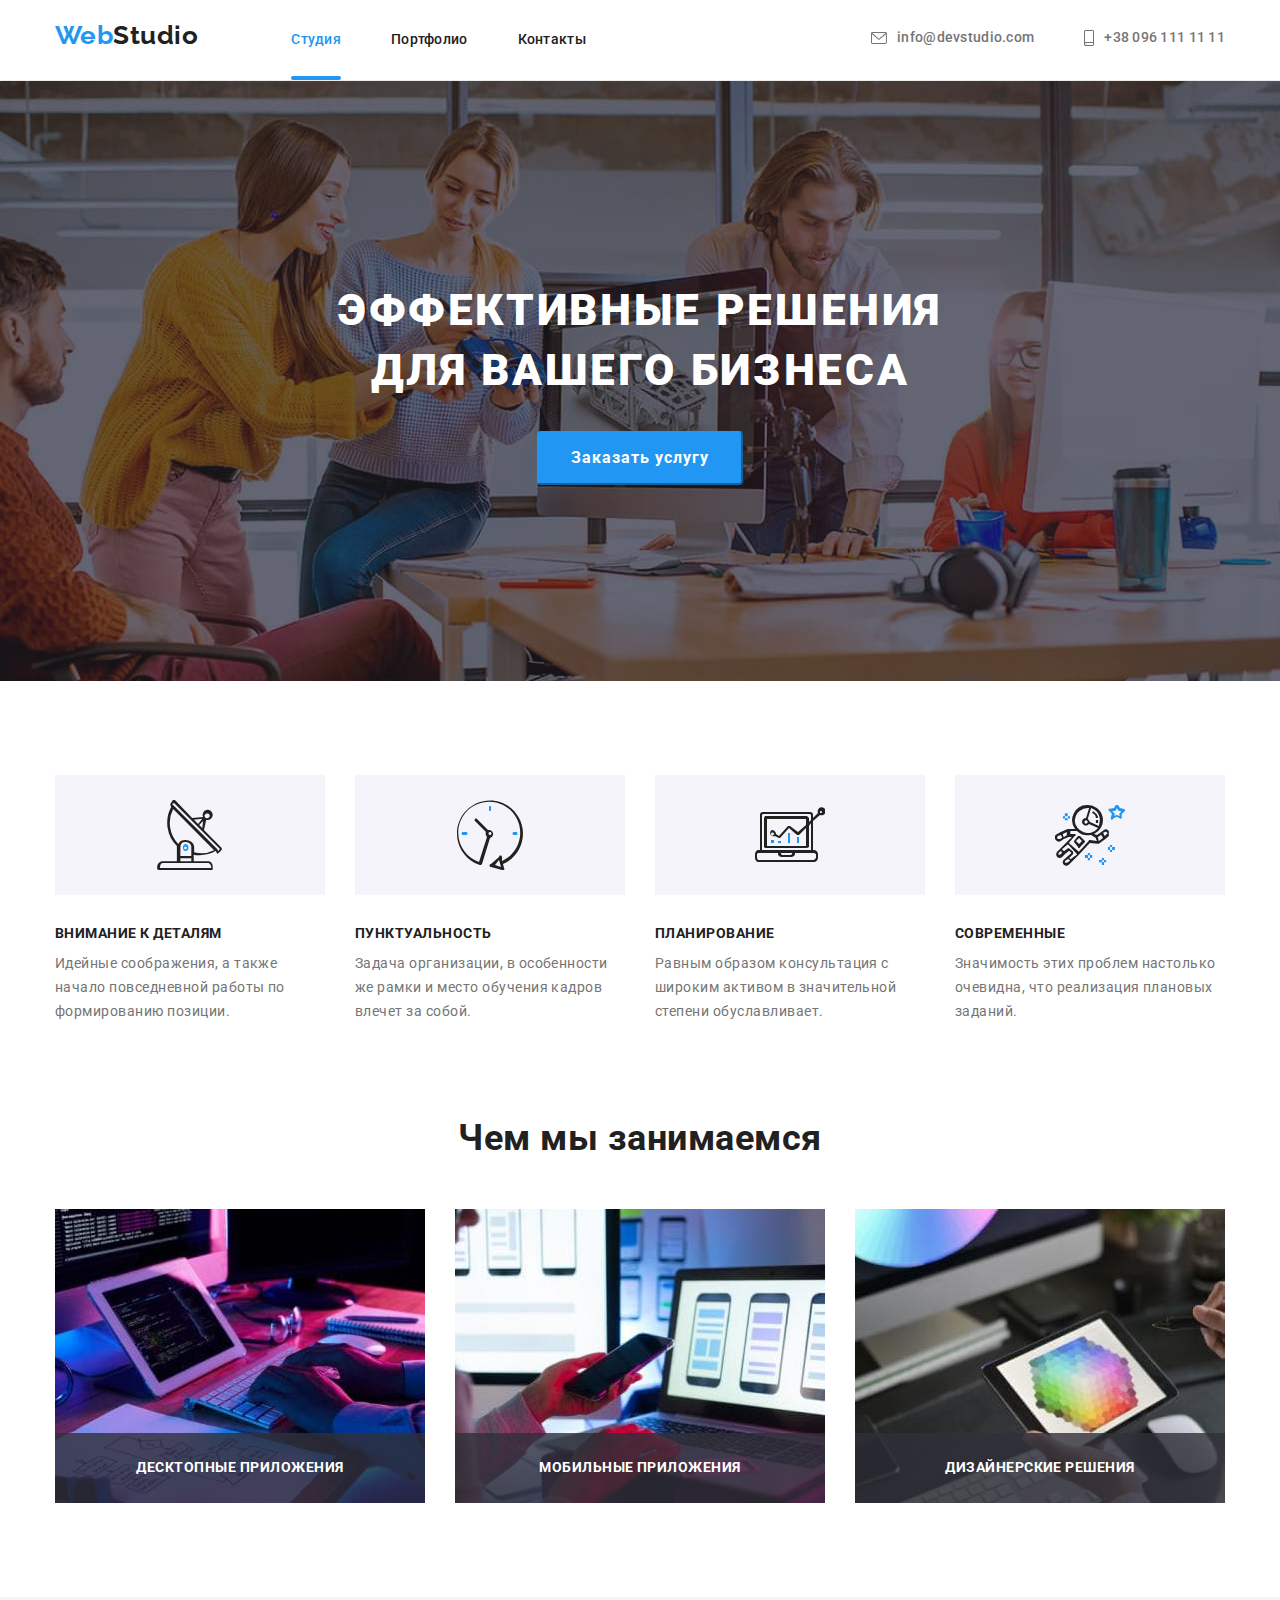
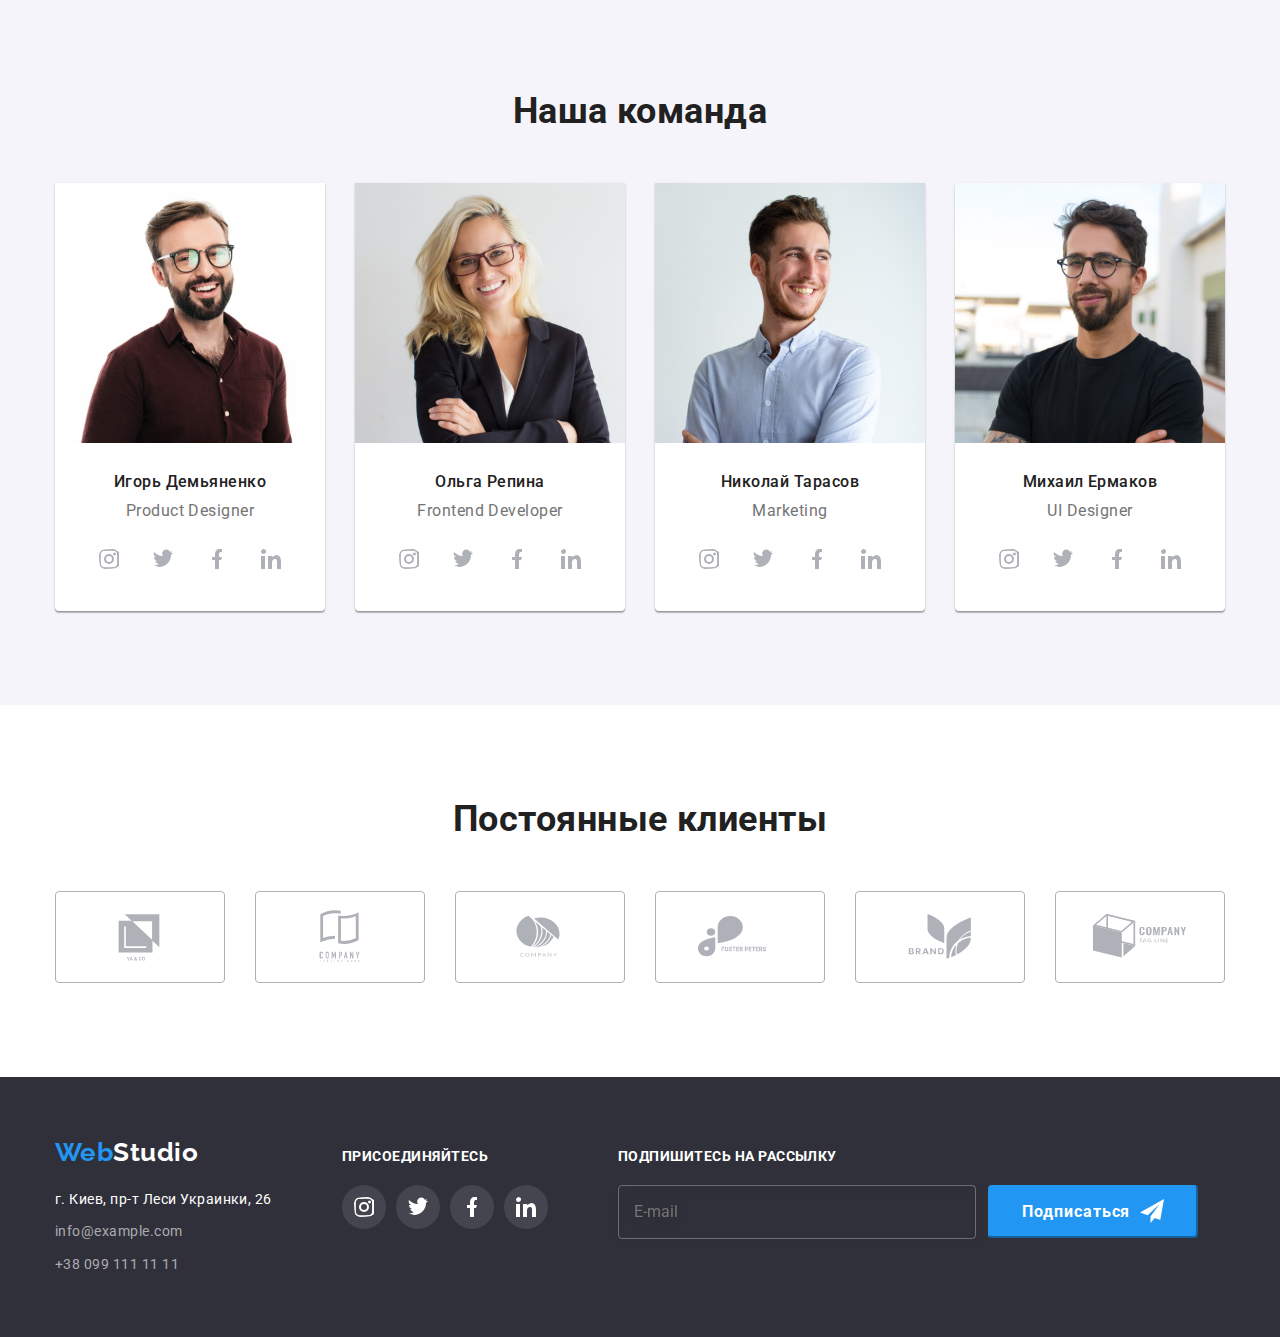
==== commit b86deff3: "push" ====
--- a/index.html
+++ b/index.html
@@ -390,36 +390,57 @@
         </div>
         <div class="footer-join-box">
           <p class="footer-join-text">Подпишитесь на рассылку</p>
-          <div>
+          <form class="box">
             <input class="input-footer" type="email" name="mail" placeholder="E-mail" />
-            <button class="button-studio" type="submit" id="mail">
+            <button class="button-mailing" type="submit" id="mail">
               Подписаться
               <svg width="24" height="24">
                 <use href="./images/symbol-defs.svg#icon-send"></use>
               </svg>
             </button>
-          </div>
+          </form>
         </div>
       </div>
     </footer>
     <div class="backdrop is-hidden" data-modal>
       <div class="modal">
         <p>Оставьте свои данные, мы вам перезвоним</p>
-        <form action="">
-          <label for="name">Имя</label>
-          <input type="text" name="name" id="name" />
-          <label for="tel">Телефон</label>
-          <input type="tel" name="tel" id="tel" />
-          <label for="email">Почта</label>
-          <input type="email" name="email" id="email" />
-          <label for="feedback">Комментарий</label>
-          <textarea name="feedback" rows="3" placeholder="Введите текст"></textarea>
-          <input type="chekbox" name="mailing" id="mailing" />
-          <label for="mailing"
-            >Соглашаюсь с рассылкой и принимаю
-            <a href="">Условия договора</a>
-          </label>
-          <button type="submit">Отправить</button>
+        <form class="modal-form" id="form">
+          <ul>
+            <li class="form-field">
+              <label for="name">Имя</label>
+              <input type="text" name="name" id="name" />
+              <svg width="18" height="18">
+                <use href="./images/symbol-defs.svg#icon-person-black"></use>
+              </svg>
+            </li>
+            <li class="form-field">
+              <label for="tel">Телефон</label>
+              <input type="tel" name="tel" id="tel" />
+              <svg width="18" height="18">
+                <use href="./images/symbol-defs.svg#icon-phone-black"></use>
+              </svg>
+            </li>
+            <li class="form-field">
+              <label for="email">Почта</label>
+              <input type="email" name="email" id="email" />
+              <svg width="18" height="18">
+                <use href="./images/symbol-defs.svg#icon-email-black"></use>
+              </svg>
+            </li>
+            <li class="form-field">
+              <label for="feedback">Комментарий</label>
+              <textarea name="feedback" rows="3" placeholder="Введите текст"></textarea>
+            </li>
+            <li class="form-field">
+              <input type="checkbox" name="policy" id="policy" />
+              <label class="form-policy" for="policy"
+                >Соглашаюсь с рассылкой и принимаю
+                <a href="">Условия договора</a>
+              </label>
+            </li>
+          </ul>
+          <button class="button-studio" type="submit">Отправить</button>
         </form>
         <button class="modal-close-button" data-modal-close>
           <svg width="11" height="11">
--- a/css/styles.css
+++ b/css/styles.css
@@ -207,9 +207,6 @@
 }
 
 .button-studio{
-    /* display: flex; */
-    align-items: center;
-    justify-content: center;
     padding: 10px 32px;
     margin-top: 30px;
     border-radius: 4px;
@@ -673,18 +670,60 @@
     fill: var(--negative-color);
 }
 
-.button-studio svg{
-    fill: currentColor;
+.footer-join-box .box{
+    margin-top: 20px;
 }
 
 .input-footer{
-    color: var(--negative-color);
+    min-width: 358px;
+    color: rgba(255, 255, 255, 0.6);
     padding: 16px 15px;
+    font-size: 16px;
+    line-height: 1.25;
+
 
     background: none;
     border: 1px solid rgba(255, 255, 255, 0.3);
     filter: drop-shadow(0px 4px 4px rgba(0, 0, 0, 0.15));
     border-radius: 4px;
+    transition: border-color 250ms cubic-bezier(0.4, 0, 0.2, 1);
+}
+
+.input-footer:hover,
+.input-footer:focus{
+    border-color: var(--accent-color);
+}
+
+.button-mailing {
+    margin-left: 12px;
+    display: flex;
+    align-items: center;
+    justify-content: center;
+    padding: 10px 32px;
+    border-radius: 4px;
+    border-color: var(--accent-color);
+
+    font-weight: 700;
+    font-size: 16px;
+    line-height: 1.87;
+    letter-spacing: 0.06em;
+    color: var(--negative-color);
+    background-color: var(--accent-color);
+    transition-property: background-color, border-color;
+    transition-duration: 250ms;
+    transition-timing-function: cubic-bezier(0.4, 0, 0.2, 1);
+}
+
+.button-mailing:hover,
+.button-mailing:focus {
+    background-color: #188CE8;
+    border-color: #188CE8;
+}
+
+
+.button-mailing svg {
+    fill: currentColor;
+    margin-left: 10px;
 }
 
 /* Backdrop */
@@ -729,6 +768,98 @@
     transition: transform 250ms cubic-bezier(0.4, 0, 0.2, 1);
 }
 
+.modal p{
+    margin-top: 40px;
+
+    font-weight: 700;
+    font-size: 20px;
+    line-height: 1.15;
+    text-align: center;
+}
+
+.modal-form{
+    width: 448px;
+    margin: auto;
+    margin-top: 12px;
+    text-align: center;
+}
+
+.modal-form button{
+    text-align: center;
+}
+
+.form-field{
+    position: relative;
+    color: var(--secondary-text-color);
+    border-color: rgba(33, 33, 33, 0.2);
+    transition-property: color, border-color;
+    transition-duration: 250ms;
+    transition-timing-function: cubic-bezier(0.4, 0, 0.2, 1);
+}
+
+.form-field:hover,
+.form-field:focus{
+    color: var(--accent-color);
+    border-color: var(--accent-color);
+}
+
+.form-field:not(:last-child){
+    text-align: left;
+    display: flex;
+    flex-direction: column;
+    margin-top: 10px;
+}
+
+.form-field:first-child{
+    margin-top: 12px;
+}
+
+.form-field:last-child{
+    margin-top: 20px;
+}
+
+.form-field label{
+    margin-bottom: 4px;
+    font-size: 12px;
+    line-height: 1.16;
+    letter-spacing: 0.01em;
+
+    letter-spacing: 0.01em;
+    color: var(--secondary-text-color);
+}
+
+.form-field svg{
+    fill: currentColor;
+    position: absolute;
+    top: 29px;
+    left: 12px;
+}
+
+.form-field textarea{
+    resize: none;
+}
+
+.form-field input,
+.form-field textarea{
+    padding: 11px 12px; 
+
+    border: 1px solid rgba(33, 33, 33, 0.2);
+    border-radius: 4px;
+}
+
+.form-field textarea::placeholder{
+    font-size: 14px;
+    line-height: 16px;
+    letter-spacing: 0.01em;
+    
+    color: rgba(117, 117, 117, 0.5);
+}
+
+.form-policy{
+    font-size: 14px;
+    line-height: 1.71;
+}
+
 .modal-close-button {
     position: absolute;
     right: 8px;
@@ -742,9 +873,14 @@
     border-radius: 50%;
     border: 1px solid rgba(0, 0, 0, 0.1);
     background: var(--negative-color);
-    transition: box-shadow 250ms cubic-bezier(0.4, 0, 0.2, 1);
-}
-
-.block{
-    display: block;
-}+    transition: color 250ms cubic-bezier(0.4, 0, 0.2, 1);
+}
+
+.modal-close-button:hover{
+    color: var(--accent-color);
+}
+
+.modal-close-button svg{
+    fill: currentColor;
+}
+
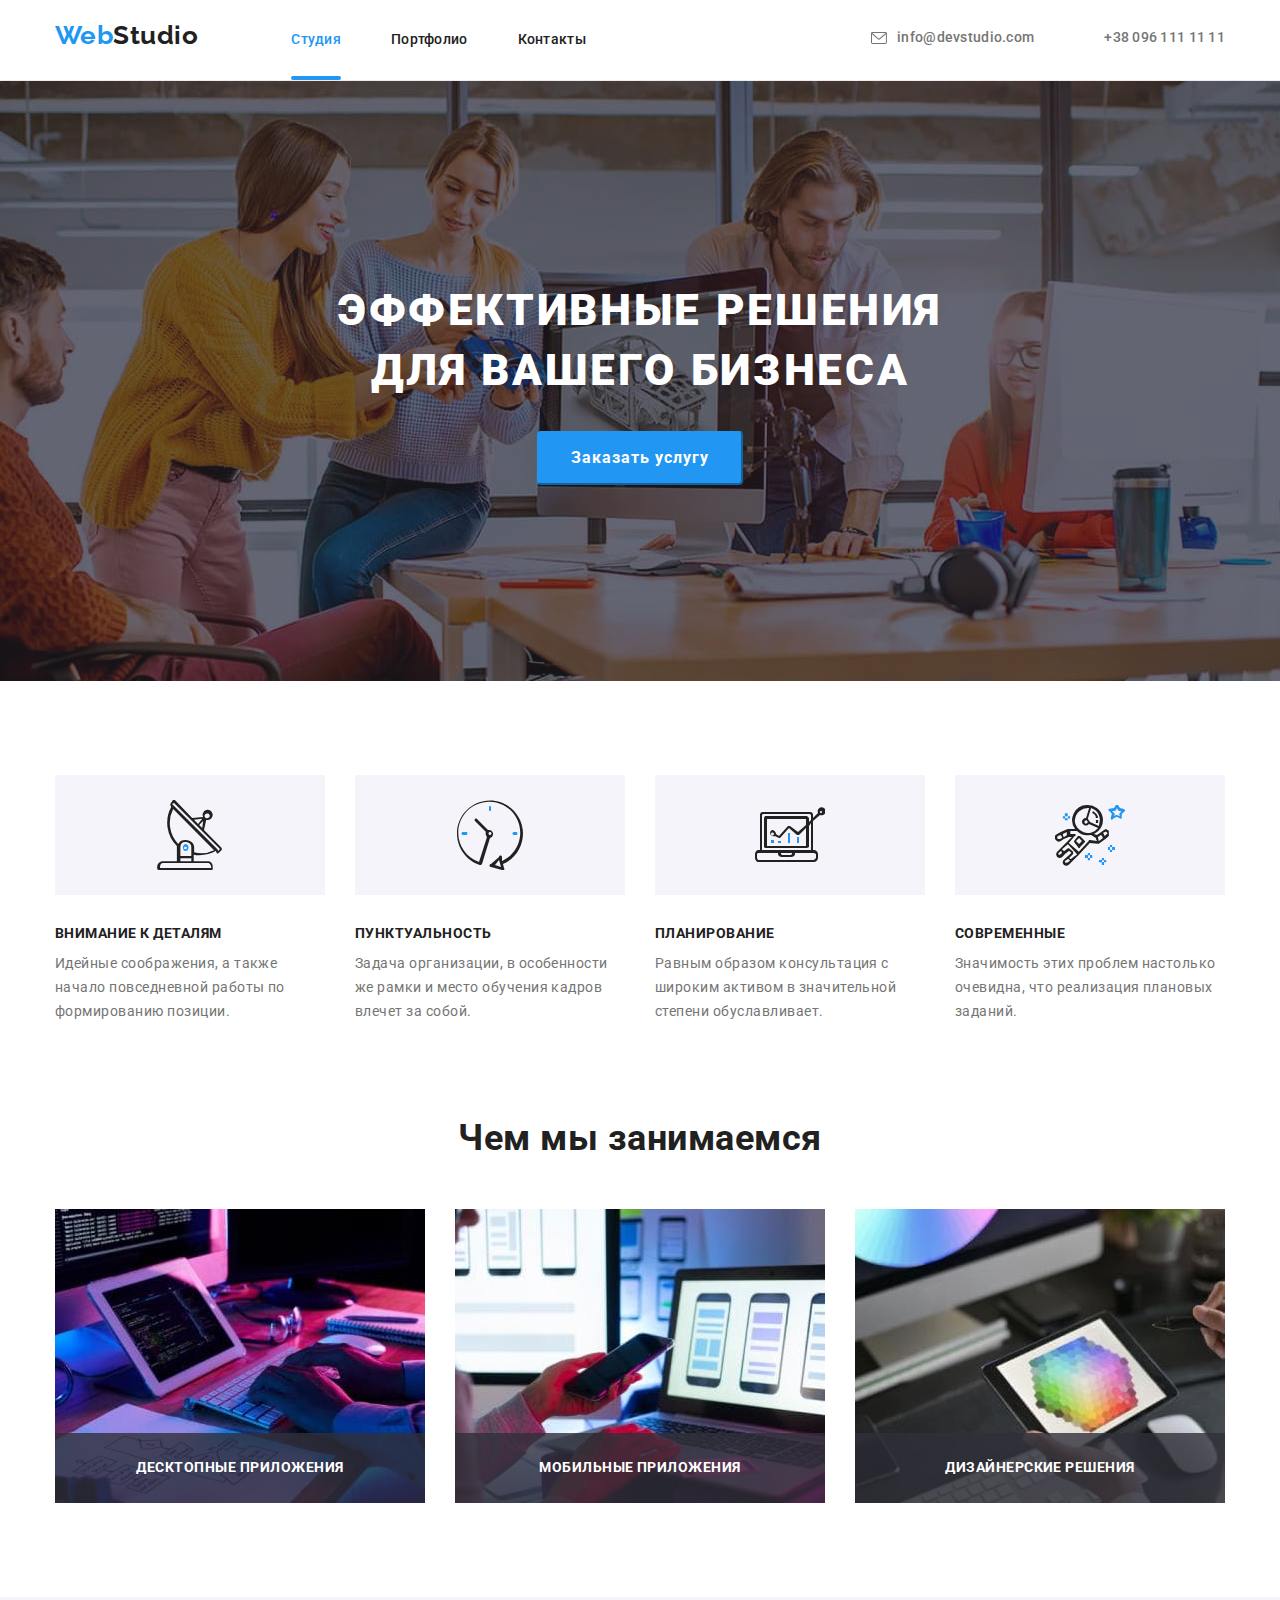
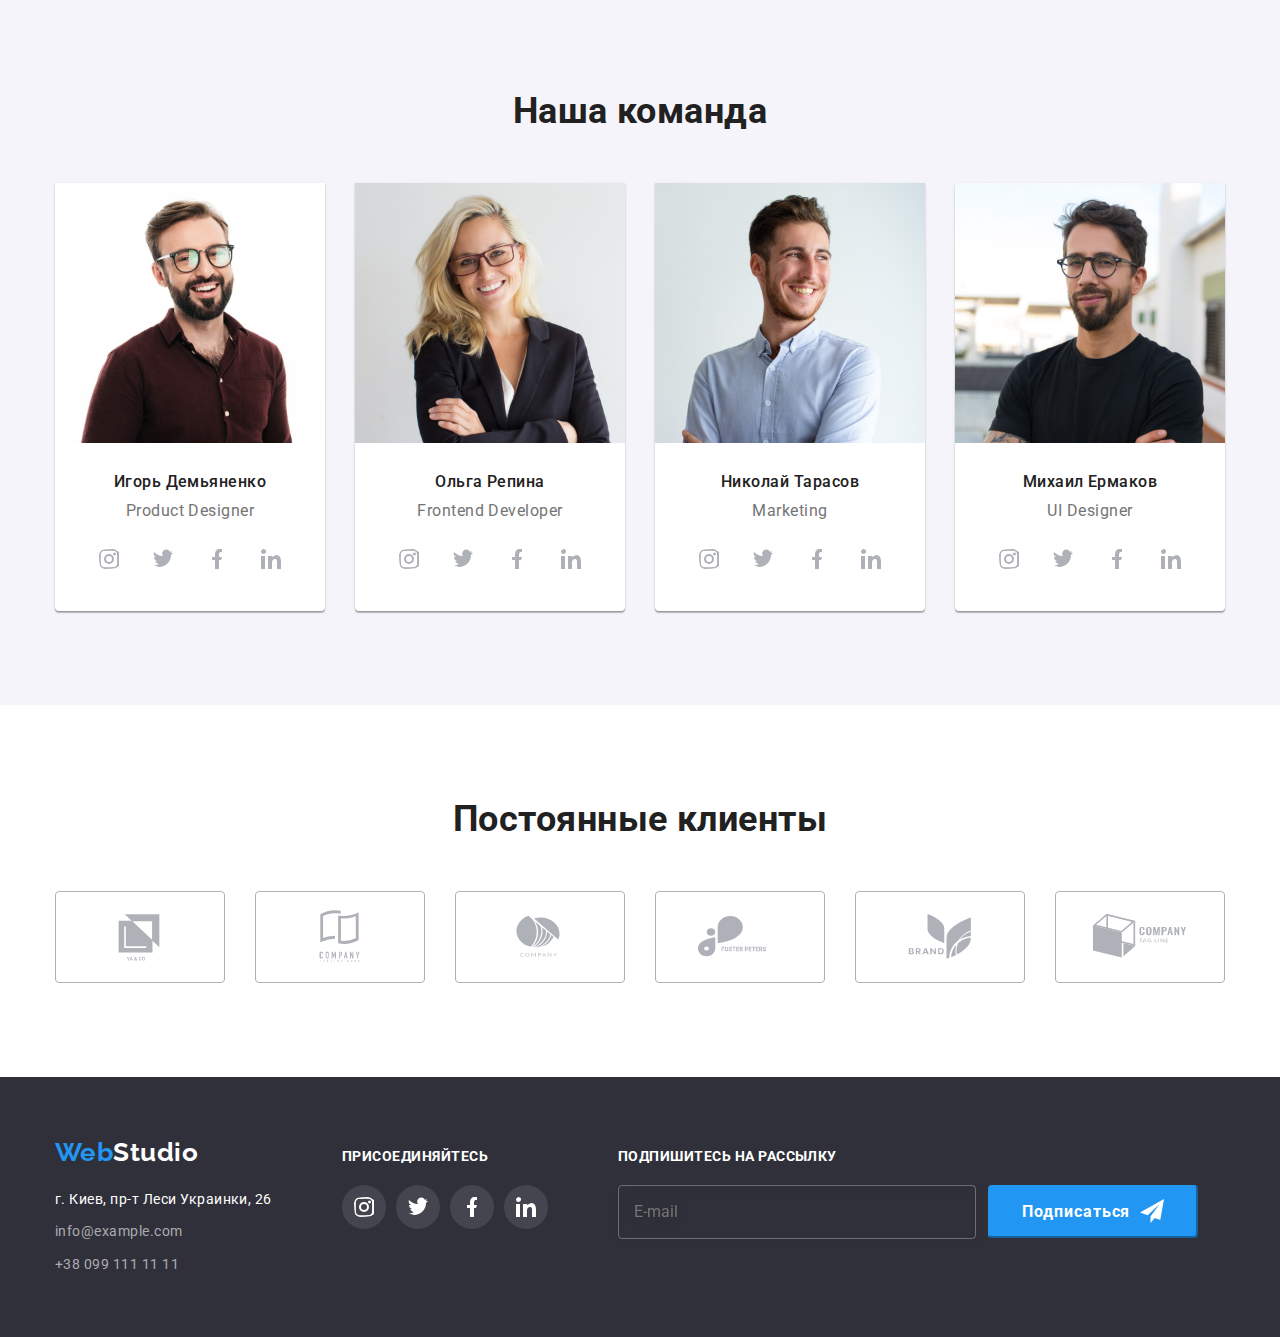
==== commit c4fbcae7: "check" ====
--- a/index.html
+++ b/index.html
@@ -408,35 +408,47 @@
         <form class="modal-form" id="form">
           <ul>
             <li class="form-field">
-              <label for="name">Имя</label>
-              <input type="text" name="name" id="name" />
-              <svg width="18" height="18">
-                <use href="./images/symbol-defs.svg#icon-person-black"></use>
-              </svg>
+              <label>
+                <span class="form-label">Имя</span
+                ><input class="form-input" type="text" name="name" placeholder=" " />
+                <svg width="18" height="18">
+                  <use href="./images/symbol-defs.svg#icon-person-black"></use></svg
+              ></label>
             </li>
             <li class="form-field">
-              <label for="tel">Телефон</label>
-              <input type="tel" name="tel" id="tel" />
-              <svg width="18" height="18">
-                <use href="./images/symbol-defs.svg#icon-phone-black"></use>
-              </svg>
+              <label>
+                <span class="form-label">Телефон</span
+                ><input class="form-input" type="tel" name="tel" placeholder=" " />
+                <svg width="18" height="18">
+                  <use href="./images/symbol-defs.svg#icon-phone-black"></use></svg
+              ></label>
             </li>
             <li class="form-field">
-              <label for="email">Почта</label>
-              <input type="email" name="email" id="email" />
-              <svg width="18" height="18">
-                <use href="./images/symbol-defs.svg#icon-email-black"></use>
-              </svg>
+              <label>
+                <span class="form-label">Почта</span
+                ><input class="form-input" type="email" name="email" placeholder=" " />
+                <svg width="18" height="18">
+                  <use href="./images/symbol-defs.svg#icon-email-black"></use></svg
+              ></label>
             </li>
             <li class="form-field">
-              <label for="feedback">Комментарий</label>
-              <textarea name="feedback" rows="3" placeholder="Введите текст"></textarea>
+              <label>
+                <span class="form-feedback-label">Комментарий</span>
+                <textarea
+                  class="form-feedback-textarea"
+                  name="feedback"
+                  rows="6"
+                  placeholder="Введите текст"
+                ></textarea>
+              </label>
             </li>
             <li class="form-field">
-              <input type="checkbox" name="policy" id="policy" />
-              <label class="form-policy" for="policy"
-                >Соглашаюсь с рассылкой и принимаю
-                <a href="">Условия договора</a>
+              <label
+                ><input class="form-policy-input" type="checkbox" name="policy" />
+                <span class="checkbox-icon"></span>
+                <span class="form-policy-label"
+                  >Соглашаюсь с рассылкой и принимаю <a href="">Условия договора</a></span
+                >
               </label>
             </li>
           </ul>
--- a/css/styles.css
+++ b/css/styles.css
@@ -783,81 +783,122 @@
     margin-top: 12px;
     text-align: center;
 }
-
+/* 
 .modal-form button{
     text-align: center;
-}
-
-.form-field{
+} */
+
+.form-field {
     position: relative;
-    color: var(--secondary-text-color);
-    border-color: rgba(33, 33, 33, 0.2);
-    transition-property: color, border-color;
-    transition-duration: 250ms;
-    transition-timing-function: cubic-bezier(0.4, 0, 0.2, 1);
-}
-
-.form-field:hover,
-.form-field:focus{
-    color: var(--accent-color);
-    border-color: var(--accent-color);
 }
 
 .form-field:not(:last-child){
     text-align: left;
     display: flex;
     flex-direction: column;
-    margin-top: 10px;
+    margin-top: 28px;
 }
 
 .form-field:first-child{
-    margin-top: 12px;
+    margin-top: 30px;
 }
 
 .form-field:last-child{
     margin-top: 20px;
 }
 
-.form-field label{
+.form-label,
+.form-feedback-label{
+    position: absolute;
+    top: -18px;
     margin-bottom: 4px;
     font-size: 12px;
     line-height: 1.16;
     letter-spacing: 0.01em;
-
-    letter-spacing: 0.01em;
+    
     color: var(--secondary-text-color);
 }
 
 .form-field svg{
-    fill: currentColor;
+    fill: var(--primary-text-color);
     position: absolute;
-    top: 29px;
+    top: 12px;
     left: 12px;
+    transition: fill 250ms cubic-bezier(0.4, 0, 0.2, 1);
 }
 
 .form-field textarea{
     resize: none;
 }
 
-.form-field input,
-.form-field textarea{
-    padding: 11px 12px; 
-
+.form-input,
+.form-feedback-textarea{
+    width: 100%;
+    padding: 12px;
+    padding-left: 40px; 
     border: 1px solid rgba(33, 33, 33, 0.2);
     border-radius: 4px;
-}
-
-.form-field textarea::placeholder{
+    transition: border-color 250ms cubic-bezier(0.4, 0, 0.2, 1);
+}
+
+/* .form-input:hover, */
+/* .form-feedback-textarea:hover,*/
+.form-input:focus,
+.form-feedback-textarea:focus,
+.form-input:not(:placeholder-shown),
+.form-feedback-textarea:not(:placeholder-shown){
+    border-color: var(--accent-color);
+}
+
+/* .form-input:hover+svg, */
+.form-input:focus+svg,
+.form-input:not(:placeholder-shown)+svg{
+    fill: var(--accent-color);
+}
+
+.form-feedback-textarea{
+    padding: 12px 16px;
+
     font-size: 14px;
     line-height: 16px;
     letter-spacing: 0.01em;
-    
+}
+
+.form-feedback-textarea::placeholder{  
     color: rgba(117, 117, 117, 0.5);
 }
 
-.form-policy{
+.form-policy-input{
+    appearance: none;
+}
+
+.checkbox-icon{
+    position: absolute;
+    top: 4px;
+    left: 10px;
+    display: inline-block;
+    width: 15px;
+    height: 15px;
+    border: 2px solid var(--primary-text-color);
+    border-radius: 2px;
+}
+
+.form-policy-input:checked + .checkbox-icon{
+    border-color: var(--accent-color);
+    /* background-color: var(--accent-color); */
+    background-image: url(../images/check-mark.svg);
+}
+
+.form-policy-label{
+    margin-left: 15px;
     font-size: 14px;
     line-height: 1.71;
+    color: var(--secondary-text-color);
+}
+
+.form-policy-label a{
+    color: var(--accent-color);
+    text-decoration: underline;
 }
 
 .modal-close-button {
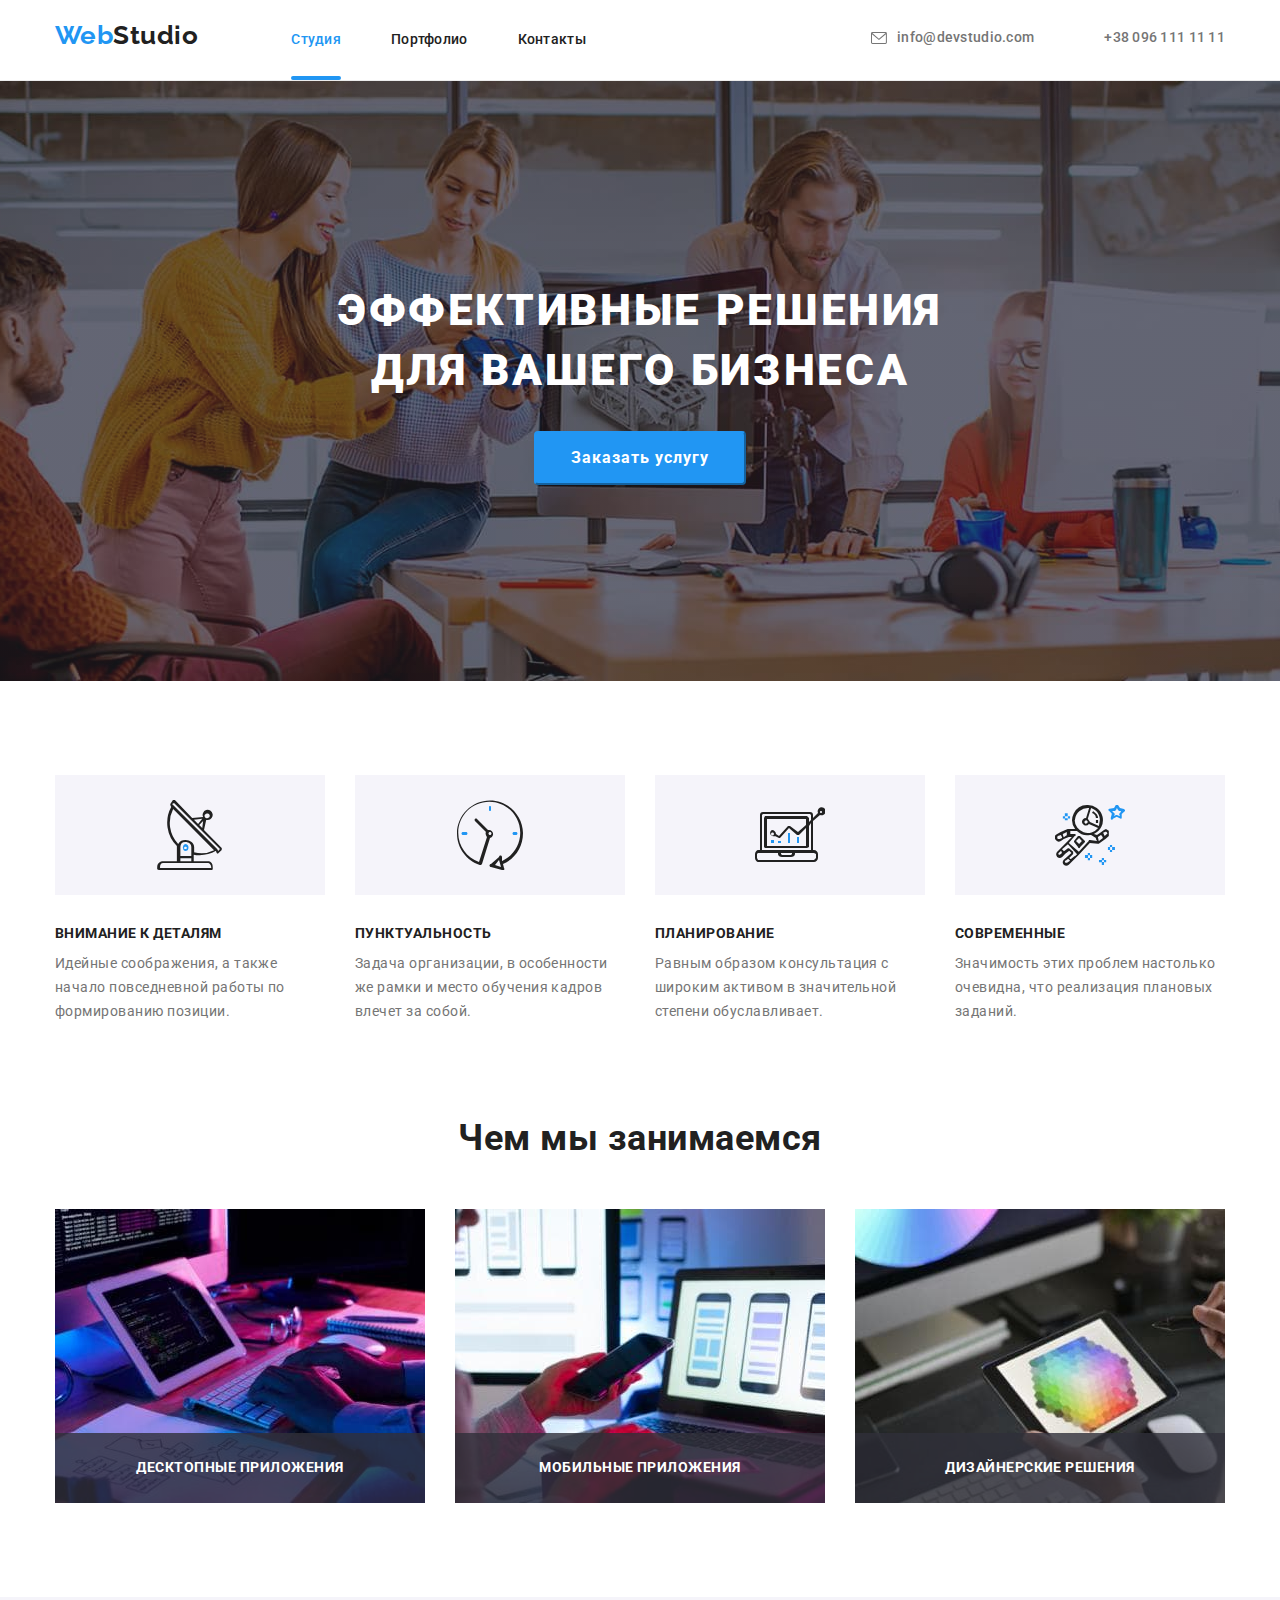
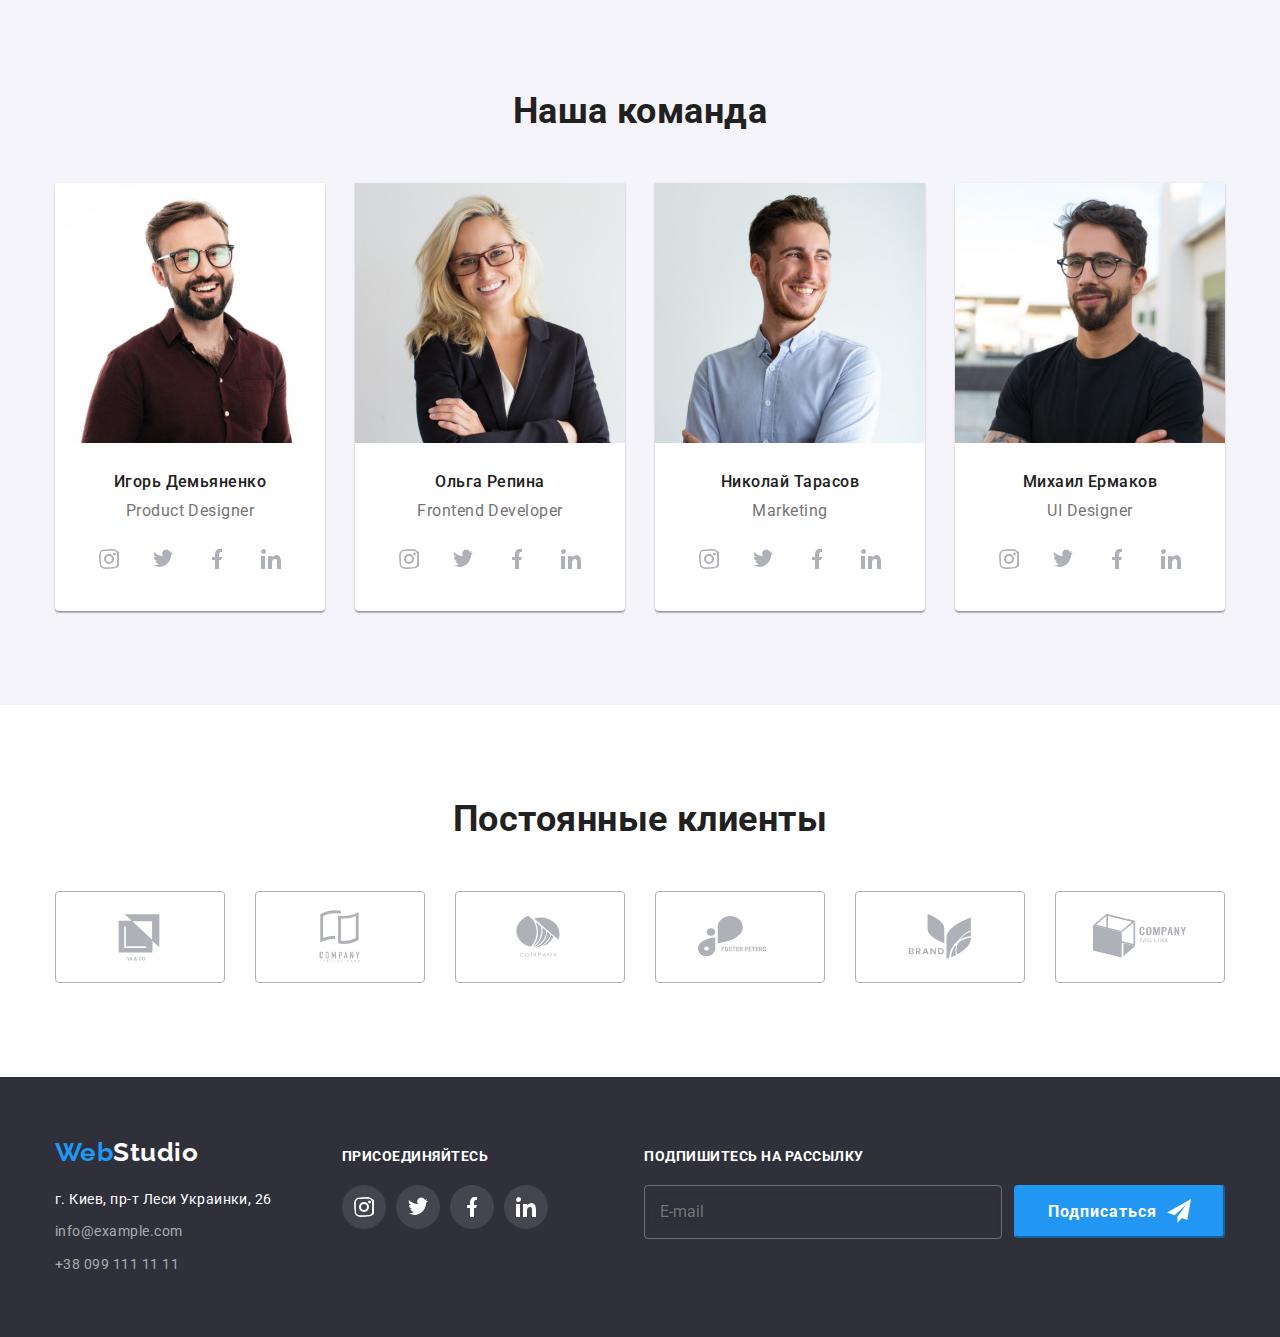
==== commit 4eb79237: "uncheked" ====
--- a/index.html
+++ b/index.html
@@ -34,14 +34,14 @@
           <li class="header-list-item">
             <a class="header-contact" href="mailto:info@devstudio.com">
               <svg class="header-contact-envelope">
-                <use class="" href="./images/symbol-defs.svg#icon-envelope"></use></svg
+                <use class="" href="./images/icons.svg#icon-envelope"></use></svg
               >info@devstudio.com</a
             >
           </li>
           <li class="header-list-item">
             <a class="header-contact" href="tel:+380961111111">
               <svg class="header-contact-smartphone">
-                <use class="" href="./images/symbol-defs.svg#icon-smartphone"></use></svg
+                <use class="" href="./images/icons.svg#icon-smartphone"></use></svg
               >+38 096 111 11 11</a
             >
           </li>
@@ -62,7 +62,7 @@
             <li class="features-list-item">
               <div class="features-svg-item">
                 <svg class="features-svg-icon">
-                  <use class="" href="./images/symbol-defs.svg#icon-antenna"></use>
+                  <use class="" href="./images/icons.svg#icon-antenna"></use>
                 </svg>
               </div>
               <h3 class="features-title">Внимание к деталям</h3>
@@ -73,7 +73,7 @@
             <li class="features-list-item">
               <div class="features-svg-item">
                 <svg class="features-svg-icon">
-                  <use class="" href="./images/symbol-defs.svg#icon-clock"></use>
+                  <use class="" href="./images/icons.svg#icon-clock"></use>
                 </svg>
               </div>
               <h3 class="features-title">Пунктуальность</h3>
@@ -84,7 +84,7 @@
             <li class="features-list-item">
               <div class="features-svg-item">
                 <svg class="features-svg-icon">
-                  <use class="" href="./images/symbol-defs.svg#icon-diagram"></use>
+                  <use class="" href="./images/icons.svg#icon-diagram"></use>
                 </svg>
               </div>
               <h3 class="features-title">Планирование</h3>
@@ -95,7 +95,7 @@
             <li class="features-list-item">
               <div class="features-svg-item">
                 <svg class="features-svg-icon">
-                  <use class="" href="./images/symbol-defs.svg#icon-astronaut"></use>
+                  <use class="" href="./images/icons.svg#icon-astronaut"></use>
                 </svg>
               </div>
               <h3 class="features-title">Современные</h3>
@@ -146,28 +146,28 @@
                   <li class="contact-list-item">
                     <a class="contact-link" href="">
                       <svg width="20" height="20">
-                        <use class="" href="./images/symbol-defs.svg#icon-instagram"></use>
-                      </svg>
-                    </a>
-                  </li>
-                  <li class="contact-list-item">
-                    <a class="contact-link" href="">
-                      <svg width="20" height="20">
-                        <use class="" href="./images/symbol-defs.svg#icon-twitter"></use>
-                      </svg>
-                    </a>
-                  </li>
-                  <li class="contact-list-item">
-                    <a class="contact-link" href="">
-                      <svg width="20" height="20">
-                        <use class="" href="./images/symbol-defs.svg#icon-facebook"></use>
-                      </svg>
-                    </a>
-                  </li>
-                  <li class="contact-list-item">
-                    <a class="contact-link" href="">
-                      <svg width="20" height="20">
-                        <use class="" href="./images/symbol-defs.svg#icon-linkedin"></use>
+                        <use class="" href="./images/icons.svg#icon-instagram"></use>
+                      </svg>
+                    </a>
+                  </li>
+                  <li class="contact-list-item">
+                    <a class="contact-link" href="">
+                      <svg width="20" height="20">
+                        <use class="" href="./images/icons.svg#icon-twitter"></use>
+                      </svg>
+                    </a>
+                  </li>
+                  <li class="contact-list-item">
+                    <a class="contact-link" href="">
+                      <svg width="20" height="20">
+                        <use class="" href="./images/icons.svg#icon-facebook"></use>
+                      </svg>
+                    </a>
+                  </li>
+                  <li class="contact-list-item">
+                    <a class="contact-link" href="">
+                      <svg width="20" height="20">
+                        <use class="" href="./images/icons.svg#icon-linkedin"></use>
                       </svg>
                     </a>
                   </li>
@@ -183,28 +183,28 @@
                   <li class="contact-list-item">
                     <a class="contact-link" href="">
                       <svg width="20" height="20">
-                        <use class="" href="./images/symbol-defs.svg#icon-instagram"></use>
-                      </svg>
-                    </a>
-                  </li>
-                  <li class="contact-list-item">
-                    <a class="contact-link" href="">
-                      <svg width="20" height="20">
-                        <use class="" href="./images/symbol-defs.svg#icon-twitter"></use>
-                      </svg>
-                    </a>
-                  </li>
-                  <li class="contact-list-item">
-                    <a class="contact-link" href="">
-                      <svg width="20" height="20">
-                        <use class="" href="./images/symbol-defs.svg#icon-facebook"></use>
-                      </svg>
-                    </a>
-                  </li>
-                  <li class="contact-list-item">
-                    <a class="contact-link" href="">
-                      <svg width="20" height="20">
-                        <use class="" href="./images/symbol-defs.svg#icon-linkedin"></use>
+                        <use class="" href="./images/icons.svg#icon-instagram"></use>
+                      </svg>
+                    </a>
+                  </li>
+                  <li class="contact-list-item">
+                    <a class="contact-link" href="">
+                      <svg width="20" height="20">
+                        <use class="" href="./images/icons.svg#icon-twitter"></use>
+                      </svg>
+                    </a>
+                  </li>
+                  <li class="contact-list-item">
+                    <a class="contact-link" href="">
+                      <svg width="20" height="20">
+                        <use class="" href="./images/icons.svg#icon-facebook"></use>
+                      </svg>
+                    </a>
+                  </li>
+                  <li class="contact-list-item">
+                    <a class="contact-link" href="">
+                      <svg width="20" height="20">
+                        <use class="" href="./images/icons.svg#icon-linkedin"></use>
                       </svg>
                     </a>
                   </li>
@@ -220,28 +220,28 @@
                   <li class="contact-list-item">
                     <a class="contact-link" href="">
                       <svg width="20" height="20">
-                        <use class="" href="./images/symbol-defs.svg#icon-instagram"></use>
-                      </svg>
-                    </a>
-                  </li>
-                  <li class="contact-list-item">
-                    <a class="contact-link" href="">
-                      <svg width="20" height="20">
-                        <use class="" href="./images/symbol-defs.svg#icon-twitter"></use>
-                      </svg>
-                    </a>
-                  </li>
-                  <li class="contact-list-item">
-                    <a class="contact-link" href="">
-                      <svg width="20" height="20">
-                        <use class="" href="./images/symbol-defs.svg#icon-facebook"></use>
-                      </svg>
-                    </a>
-                  </li>
-                  <li class="contact-list-item">
-                    <a class="contact-link" href="">
-                      <svg width="20" height="20">
-                        <use class="" href="./images/symbol-defs.svg#icon-linkedin"></use>
+                        <use class="" href="./images/icons.svg#icon-instagram"></use>
+                      </svg>
+                    </a>
+                  </li>
+                  <li class="contact-list-item">
+                    <a class="contact-link" href="">
+                      <svg width="20" height="20">
+                        <use class="" href="./images/icons.svg#icon-twitter"></use>
+                      </svg>
+                    </a>
+                  </li>
+                  <li class="contact-list-item">
+                    <a class="contact-link" href="">
+                      <svg width="20" height="20">
+                        <use class="" href="./images/icons.svg#icon-facebook"></use>
+                      </svg>
+                    </a>
+                  </li>
+                  <li class="contact-list-item">
+                    <a class="contact-link" href="">
+                      <svg width="20" height="20">
+                        <use class="" href="./images/icons.svg#icon-linkedin"></use>
                       </svg>
                     </a>
                   </li>
@@ -257,28 +257,28 @@
                   <li class="contact-list-item">
                     <a class="contact-link" href="">
                       <svg width="20" height="20">
-                        <use class="" href="./images/symbol-defs.svg#icon-instagram"></use>
-                      </svg>
-                    </a>
-                  </li>
-                  <li class="contact-list-item">
-                    <a class="contact-link" href="">
-                      <svg width="20" height="20">
-                        <use class="" href="./images/symbol-defs.svg#icon-twitter"></use>
-                      </svg>
-                    </a>
-                  </li>
-                  <li class="contact-list-item">
-                    <a class="contact-link" href="">
-                      <svg width="20" height="20">
-                        <use class="" href="./images/symbol-defs.svg#icon-facebook"></use>
-                      </svg>
-                    </a>
-                  </li>
-                  <li class="contact-list-item">
-                    <a class="contact-link" href="">
-                      <svg width="20" height="20">
-                        <use class="" href="./images/symbol-defs.svg#icon-linkedin"></use>
+                        <use class="" href="./images/icons.svg#icon-instagram"></use>
+                      </svg>
+                    </a>
+                  </li>
+                  <li class="contact-list-item">
+                    <a class="contact-link" href="">
+                      <svg width="20" height="20">
+                        <use class="" href="./images/icons.svg#icon-twitter"></use>
+                      </svg>
+                    </a>
+                  </li>
+                  <li class="contact-list-item">
+                    <a class="contact-link" href="">
+                      <svg width="20" height="20">
+                        <use class="" href="./images/icons.svg#icon-facebook"></use>
+                      </svg>
+                    </a>
+                  </li>
+                  <li class="contact-list-item">
+                    <a class="contact-link" href="">
+                      <svg width="20" height="20">
+                        <use class="" href="./images/icons.svg#icon-linkedin"></use>
                       </svg>
                     </a>
                   </li>
@@ -296,42 +296,42 @@
             <li class="client-list-item">
               <a class="client-link" href="">
                 <svg width="106" height="60" class="client-link-icon">
-                  <use class="" href="./images/symbol-defs.svg#icon-logo1"></use>
+                  <use class="" href="./images/icons.svg#icon-logo1"></use>
                 </svg>
               </a>
             </li>
             <li class="client-list-item">
               <a class="client-link" href="">
                 <svg width="106" height="60">
-                  <use class="" href="./images/symbol-defs.svg#icon-logo2"></use>
+                  <use class="" href="./images/icons.svg#icon-logo2"></use>
                 </svg>
               </a>
             </li>
             <li class="client-list-item">
               <a class="client-link" href="">
                 <svg width="106" height="60">
-                  <use class="" href="./images/symbol-defs.svg#icon-logo3"></use>
+                  <use class="" href="./images/icons.svg#icon-logo3"></use>
                 </svg>
               </a>
             </li>
             <li class="client-list-item">
               <a class="client-link" href="">
                 <svg width="106" height="60">
-                  <use class="" href="./images/symbol-defs.svg#icon-logo4"></use>
+                  <use class="" href="./images/icons.svg#icon-logo4"></use>
                 </svg>
               </a>
             </li>
             <li class="client-list-item">
               <a class="client-link" href="">
                 <svg width="106" height="60">
-                  <use class="" href="./images/symbol-defs.svg#icon-logo5"></use>
+                  <use class="" href="./images/icons.svg#icon-logo5"></use>
                 </svg>
               </a>
             </li>
             <li class="client-list-item">
               <a class="client-link" href="">
                 <svg width="106" height="60">
-                  <use class="" href="./images/symbol-defs.svg#icon-logo6"></use>
+                  <use class="" href="./images/icons.svg#icon-logo6"></use>
                 </svg>
               </a>
             </li>
@@ -361,28 +361,28 @@
             <li class="join-list-item">
               <a class="join-link" href="">
                 <svg width="20" height="20">
-                  <use class="" href="./images/symbol-defs.svg#icon-instagram"></use>
+                  <use class="" href="./images/icons.svg#icon-instagram"></use>
                 </svg>
               </a>
             </li>
             <li class="join-list-item">
               <a class="join-link" href="">
                 <svg width="20" height="20">
-                  <use class="" href="./images/symbol-defs.svg#icon-twitter"></use>
+                  <use class="" href="./images/icons.svg#icon-twitter"></use>
                 </svg>
               </a>
             </li>
             <li class="join-list-item">
               <a class="join-link" href="">
                 <svg width="20" height="20">
-                  <use class="" href="./images/symbol-defs.svg#icon-facebook"></use>
+                  <use class="" href="./images/icons.svg#icon-facebook"></use>
                 </svg>
               </a>
             </li>
             <li class="join-list-item">
               <a class="join-link" href="">
                 <svg width="20" height="20">
-                  <use class="" href="./images/symbol-defs.svg#icon-linkedin"></use>
+                  <use class="" href="./images/icons.svg#icon-linkedin"></use>
                 </svg>
               </a>
             </li>
@@ -395,7 +395,7 @@
             <button class="button-mailing" type="submit" id="mail">
               Подписаться
               <svg width="24" height="24">
-                <use href="./images/symbol-defs.svg#icon-send"></use>
+                <use href="./images/icons.svg#icon-send"></use>
               </svg>
             </button>
           </form>
@@ -404,61 +404,51 @@
     </footer>
     <div class="backdrop is-hidden" data-modal>
       <div class="modal">
+        <button class="modal-close-button" data-modal-close>
+          <svg width="11" height="11">
+            <use href="./images/icons.svg#icon-cross"></use>
+          </svg>
+        </button>
         <p>Оставьте свои данные, мы вам перезвоним</p>
         <form class="modal-form" id="form">
-          <ul>
-            <li class="form-field">
-              <label>
-                <span class="form-label">Имя</span
-                ><input class="form-input" type="text" name="name" placeholder=" " />
-                <svg width="18" height="18">
-                  <use href="./images/symbol-defs.svg#icon-person-black"></use></svg
-              ></label>
-            </li>
-            <li class="form-field">
-              <label>
-                <span class="form-label">Телефон</span
-                ><input class="form-input" type="tel" name="tel" placeholder=" " />
-                <svg width="18" height="18">
-                  <use href="./images/symbol-defs.svg#icon-phone-black"></use></svg
-              ></label>
-            </li>
-            <li class="form-field">
-              <label>
-                <span class="form-label">Почта</span
-                ><input class="form-input" type="email" name="email" placeholder=" " />
-                <svg width="18" height="18">
-                  <use href="./images/symbol-defs.svg#icon-email-black"></use></svg
-              ></label>
-            </li>
-            <li class="form-field">
-              <label>
-                <span class="form-feedback-label">Комментарий</span>
-                <textarea
-                  class="form-feedback-textarea"
-                  name="feedback"
-                  rows="6"
-                  placeholder="Введите текст"
-                ></textarea>
-              </label>
-            </li>
-            <li class="form-field">
-              <label
-                ><input class="form-policy-input" type="checkbox" name="policy" />
-                <span class="checkbox-icon"></span>
-                <span class="form-policy-label"
-                  >Соглашаюсь с рассылкой и принимаю <a href="">Условия договора</a></span
-                >
-              </label>
-            </li>
-          </ul>
-          <button class="button-studio" type="submit">Отправить</button>
+          <label class="form-field">
+            <span class="form-label">Имя</span
+            ><input class="form-input" type="text" name="name" placeholder=" " />
+            <svg class="modal-svg" width="18" height="18">
+              <use href="./images/icons.svg#icon-person-black"></use></svg
+          ></label>
+          <label class="form-field">
+            <span class="form-label">Телефон</span
+            ><input class="form-input" type="tel" name="tel" placeholder=" " />
+            <svg class="modal-svg" width="18" height="18">
+              <use href="./images/icons.svg#icon-phone-black"></use></svg
+          ></label>
+          <label class="form-field">
+            <span class="form-label">Почта</span
+            ><input class="form-input" type="email" name="email" placeholder=" " />
+            <svg class="modal-svg" width="18" height="18">
+              <use href="./images/icons.svg#icon-email-black"></use></svg
+          ></label>
+          <label class="form-field">
+            <span class="form-feedback-label">Комментарий</span>
+            <textarea
+              class="form-feedback-textarea"
+              name="feedback"
+              rows="5"
+              placeholder="Введите текст"
+            ></textarea>
+          </label>
+          <label class="form-policy-field"
+            ><input class="form-policy-input" type="checkbox" name="policy" />
+            <svg class="checkbox-icon">
+              <use href="./images/icons.svg#icon-check "></use>
+            </svg>
+            <span class="form-policy-label"
+              >Соглашаюсь с рассылкой и принимаю <a href="">Условия договора</a></span
+            >
+          </label>
+          <button class="button-modal" type="submit">Отправить</button>
         </form>
-        <button class="modal-close-button" data-modal-close>
-          <svg width="11" height="11">
-            <use href="./images/symbol-defs.svg#icon-cross"></use>
-          </svg>
-        </button>
       </div>
     </div>
     <script src="./js/modal.js"></script>
--- a/css/styles.css
+++ b/css/styles.css
@@ -207,7 +207,7 @@
 }
 
 .button-studio{
-    padding: 10px 32px;
+    padding: 10px 35px;
     margin-top: 30px;
     border-radius: 4px;
     border-color: var(--accent-color);
@@ -631,6 +631,10 @@
     margin-left: 70px;
 }
 
+.footer-join-box:last-child {
+    margin-left: auto;
+}
+
 .footer-join-text{
     font-weight: 700;
     font-size: 14px;
@@ -676,7 +680,7 @@
 
 .input-footer{
     min-width: 358px;
-    color: rgba(255, 255, 255, 0.6);
+    color: var(--negative-color);
     padding: 16px 15px;
     font-size: 16px;
     line-height: 1.25;
@@ -692,6 +696,7 @@
 .input-footer:hover,
 .input-footer:focus{
     border-color: var(--accent-color);
+    outline: none;
 }
 
 .button-mailing {
@@ -753,12 +758,13 @@
 }
 
 .modal {
+    padding: 40px;
     position: absolute;
     top: 50%;
     left: 50%;
     transform: translate(-50%, -50%) scale(1);
-    min-width: 528px;
-    min-height: 581px;
+    max-width: 528px;
+    max-height: 581px;
     box-shadow: 0px 1px 3px rgba(0, 0, 0, 0.12),
                 0px 1px 1px rgba(0, 0, 0, 0.14),
                 0px 2px 1px rgba(0, 0, 0, 0.2);
@@ -769,8 +775,6 @@
 }
 
 .modal p{
-    margin-top: 40px;
-
     font-weight: 700;
     font-size: 20px;
     line-height: 1.15;
@@ -778,24 +782,14 @@
 }
 
 .modal-form{
-    width: 448px;
-    margin: auto;
-    margin-top: 12px;
     text-align: center;
 }
-/* 
-.modal-form button{
-    text-align: center;
-} */
+
 
 .form-field {
     position: relative;
-}
-
-.form-field:not(:last-child){
     text-align: left;
     display: flex;
-    flex-direction: column;
     margin-top: 28px;
 }
 
@@ -803,8 +797,10 @@
     margin-top: 30px;
 }
 
-.form-field:last-child{
+.form-policy-field{
     margin-top: 20px;
+    display: inline-flex;
+    align-items: center;
 }
 
 .form-label,
@@ -819,16 +815,20 @@
     color: var(--secondary-text-color);
 }
 
-.form-field svg{
+.modal-svg{
     fill: var(--primary-text-color);
     position: absolute;
-    top: 12px;
+    top: 11px;
     left: 12px;
     transition: fill 250ms cubic-bezier(0.4, 0, 0.2, 1);
 }
 
 .form-field textarea{
     resize: none;
+}
+
+.form-input{
+    max-height: 40px;
 }
 
 .form-input,
@@ -848,6 +848,7 @@
 .form-input:not(:placeholder-shown),
 .form-feedback-textarea:not(:placeholder-shown){
     border-color: var(--accent-color);
+    outline: none;
 }
 
 /* .form-input:hover+svg, */
@@ -873,24 +874,25 @@
 }
 
 .checkbox-icon{
-    position: absolute;
-    top: 4px;
-    left: 10px;
+    /* position: static; */
+    /* top: 3px;
+    left: 10px; */
     display: inline-block;
-    width: 15px;
+    width: 16px;
     height: 15px;
     border: 2px solid var(--primary-text-color);
     border-radius: 2px;
 }
 
 .form-policy-input:checked + .checkbox-icon{
+    outline: none;
     border-color: var(--accent-color);
-    /* background-color: var(--accent-color); */
-    background-image: url(../images/check-mark.svg);
+    background-color: var(--accent-color);
+    /* background-origin: border-box;  */
 }
 
 .form-policy-label{
-    margin-left: 15px;
+    margin-left: 7px;
     font-size: 14px;
     line-height: 1.71;
     color: var(--secondary-text-color);
@@ -917,7 +919,8 @@
     transition: color 250ms cubic-bezier(0.4, 0, 0.2, 1);
 }
 
-.modal-close-button:hover{
+.modal-close-button:hover,
+.modal-close-button:focus{
     color: var(--accent-color);
 }
 
@@ -925,3 +928,27 @@
     fill: currentColor;
 }
 
+.button-modal {
+    width: 200px;
+    padding-top: 10px;
+    padding-bottom: 10px;
+    margin-top: 30px;
+    border-radius: 4px;
+    border-color: var(--accent-color);
+
+    font-weight: 700;
+    font-size: 16px;
+    line-height: 1.87;
+    letter-spacing: 0.06em;
+    color: var(--negative-color);
+    background-color: var(--accent-color);
+    transition-property: background-color, border-color;
+    transition-duration: 250ms;
+    transition-timing-function: cubic-bezier(0.4, 0, 0.2, 1);
+}
+
+.button-modal:hover,
+.button-modal:focus {
+    background-color: #188CE8;
+    border-color: #188CE8;
+}